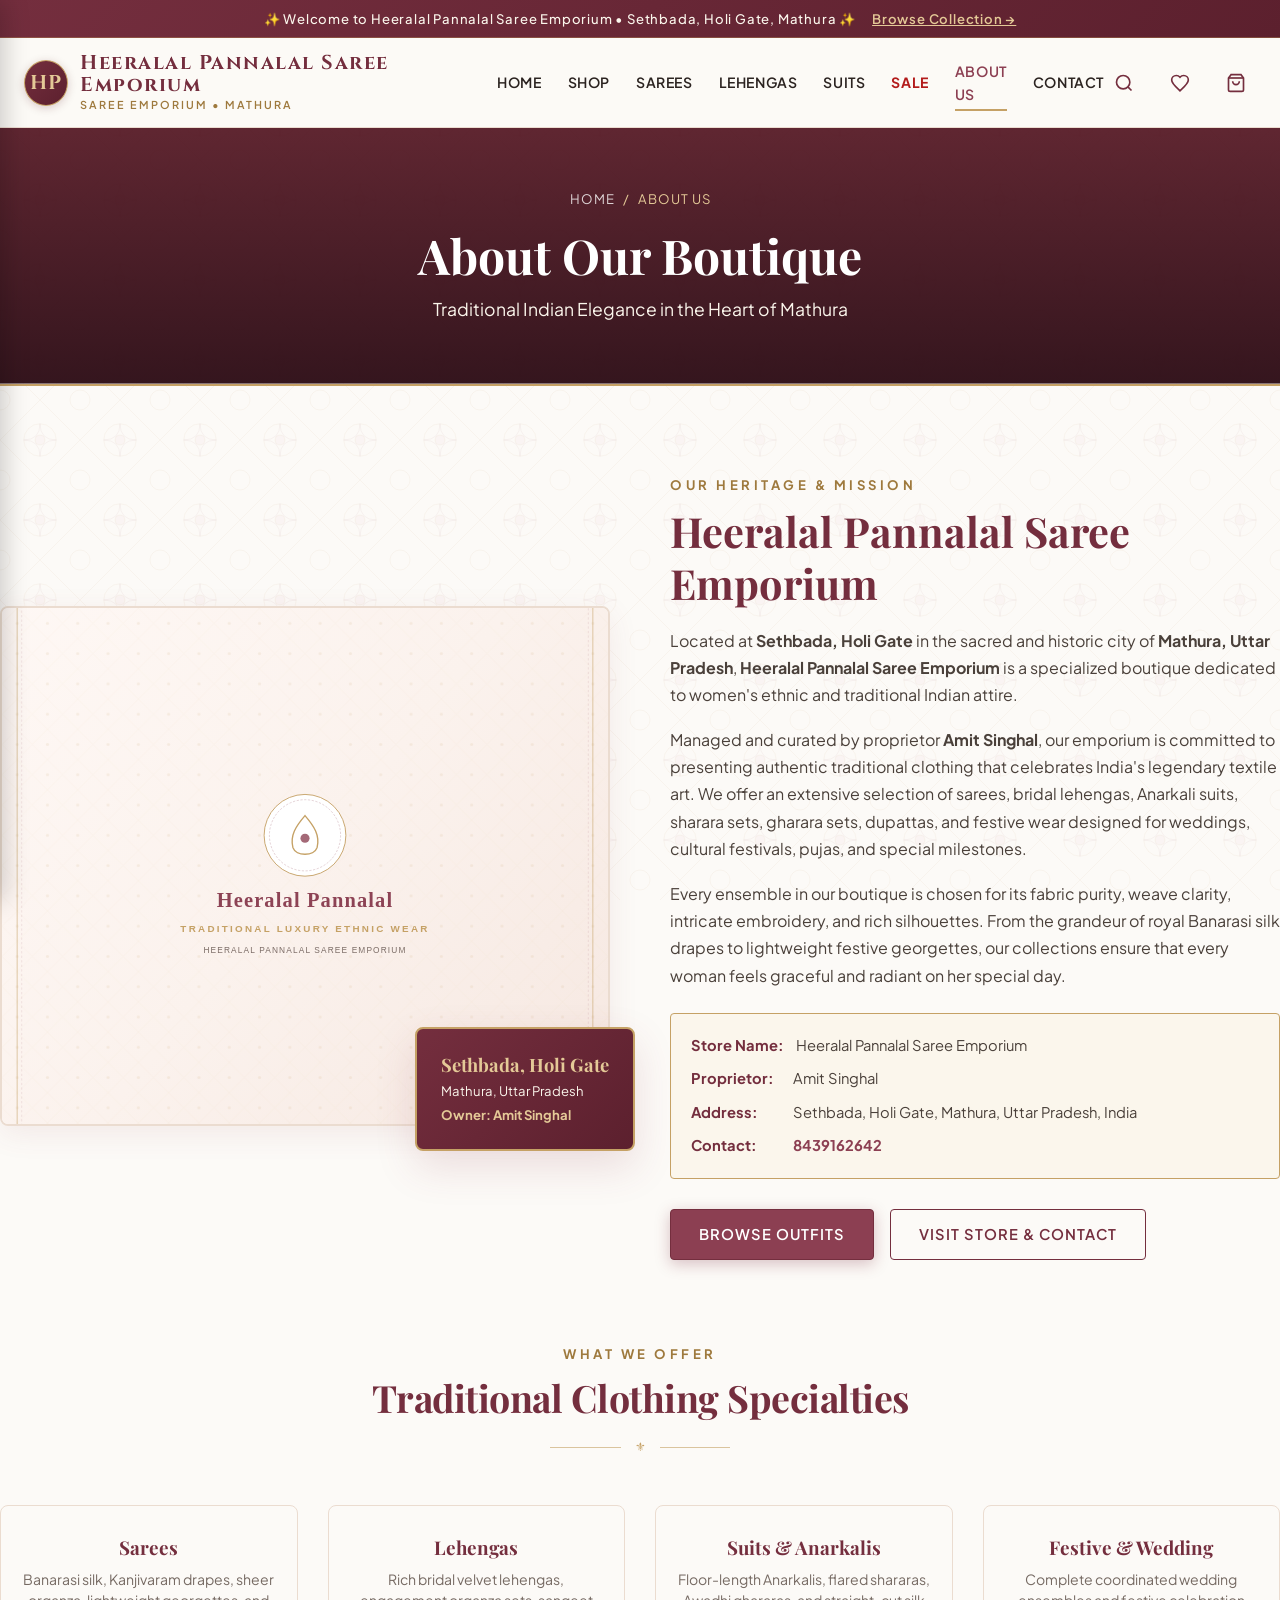
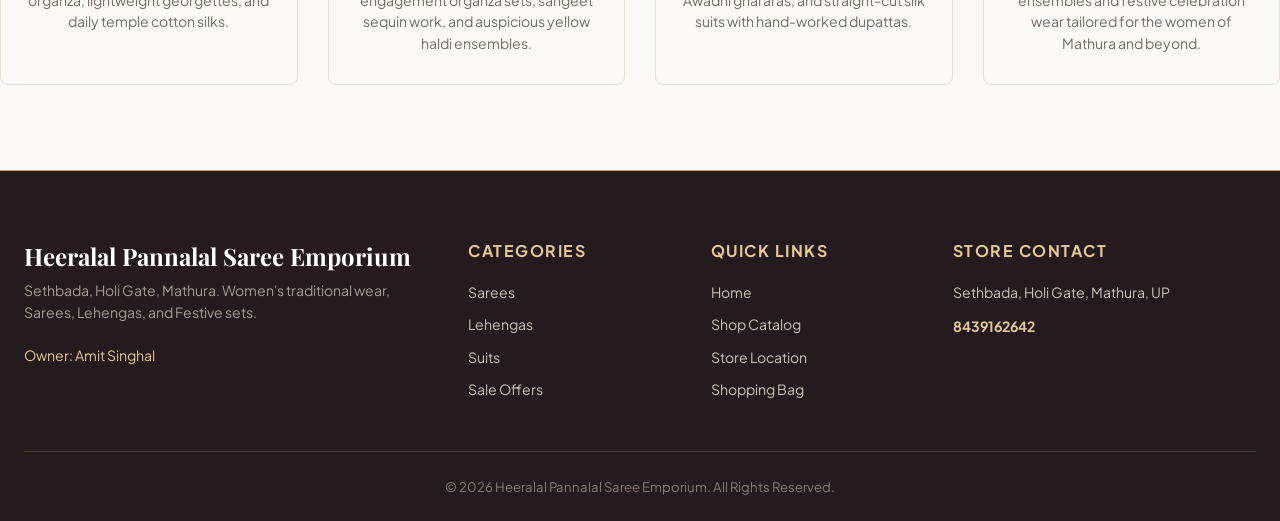
==== about.html @ f041e9a3 "Add Heeralal Pannalal website files" ====
<!DOCTYPE html>
<html lang="en">
<head>
    <meta charset="UTF-8">
    <meta name="viewport" content="width=device-width, initial-scale=1.0">
    <title>About Us | Heeralal Pannalal Saree Emporium Mathura</title>
    <meta name="description" content="Learn about Heeralal Pannalal Saree Emporium in Mathura, Sethbada, Holi Gate. Owned by Amit Singhal. Women's traditional wear, Sarees, Lehengas, and Festive Suits.">
    <meta name="keywords" content="About Heeralal Pannalal Saree Emporium, Saree shop in Mathura, Amit Singhal Mathura, Ethnic wear Sethbada Holi Gate">
    <link rel="stylesheet" href="css/style.css">
    <link rel="icon" type="image/svg+xml" href="images/logo.svg">
</head>
<body>

    <!-- Announcement Bar -->
    <div class="announcement-bar">
        <span>✨ Welcome to Heeralal Pannalal Saree Emporium • Sethbada, Holi Gate, Mathura ✨</span>
        <a href="shop.html">Browse Collection →</a>
    </div>

    <!-- Navigation Bar -->
    <header class="header-main">
        <div class="nav-container">
            <a href="index.html" class="brand-logo-link">
                <div class="brand-emblem"><span>HP</span></div>
                <div class="brand-text-block">
                    <span class="brand-name" data-shop-name>Heeralal Pannalal</span>
                    <span class="brand-tagline">Saree Emporium • Mathura</span>
                </div>
            </a>

            <nav class="nav-menu">
                <a href="index.html" class="nav-link">Home</a>
                <a href="shop.html" class="nav-link">Shop</a>
                <a href="sarees.html" class="nav-link">Sarees</a>
                <a href="lehengas.html" class="nav-link">Lehengas</a>
                <a href="suits.html" class="nav-link">Suits</a>
                <a href="sale.html" class="nav-link nav-sale">Sale</a>
                <a href="about.html" class="nav-link active">About Us</a>
                <a href="contact.html" class="nav-link">Contact</a>
            </nav>

            <div class="nav-actions">
                <button class="nav-action-btn search-trigger-btn" aria-label="Search"><svg viewBox="0 0 24 24" width="20" height="20" fill="none" stroke="currentColor" stroke-width="2"><circle cx="11" cy="11" r="8"/><line x1="21" y1="21" x2="16.65" y2="16.65"/></svg></button>
                <a href="shop.html?filter=wishlist" class="nav-action-btn" aria-label="Wishlist"><svg viewBox="0 0 24 24" width="20" height="20" fill="none" stroke="currentColor" stroke-width="2"><path d="M12 21.35l-1.45-1.32C5.4 15.36 2 12.28 2 8.5 2 5.42 4.42 3 7.5 3c1.74 0 3.41.81 4.5 2.09C13.09 3.81 14.76 3 16.5 3 19.58 3 22 5.42 22 8.5c0 3.78-3.4 6.86-8.55 11.54L12 21.35z"/></svg><span class="action-badge wishlist-count-badge" style="display:none;">0</span></a>
                <a href="cart.html" class="nav-action-btn" aria-label="Cart"><svg viewBox="0 0 24 24" width="20" height="20" fill="none" stroke="currentColor" stroke-width="2"><path d="M6 2L3 6v14a2 2 0 0 0 2 2h14a2 2 0 0 0 2-2V6l-3-4z"/><line x1="3" y1="6" x2="21" y2="6"/><path d="M16 10a4 4 0 0 1-8 0"/></svg><span class="action-badge cart-count-badge" style="display:none;">0</span></a>
                <button class="hamburger-btn" aria-label="Menu"><span></span><span></span><span></span></button>
            </div>
        </div>
    </header>

    <!-- Mobile Drawer -->
    <div class="mobile-backdrop"></div>
    <div class="mobile-drawer">
        <div class="mobile-drawer-header">
            <span class="brand-name">Heeralal Pannalal</span>
            <button class="mobile-drawer-close">&times;</button>
        </div>
        <div class="mobile-nav-list">
            <a href="index.html" class="mobile-nav-link">Home <span>→</span></a>
            <a href="shop.html" class="mobile-nav-link">Shop All <span>→</span></a>
            <a href="sarees.html" class="mobile-nav-link">Sarees <span>→</span></a>
            <a href="lehengas.html" class="mobile-nav-link">Lehengas <span>→</span></a>
            <a href="suits.html" class="mobile-nav-link">Suits <span>→</span></a>
            <a href="sale.html" class="mobile-nav-link" style="color:#b31b1b; font-weight:700;">Sale <span>→</span></a>
            <a href="about.html" class="mobile-nav-link active">About <span>→</span></a>
            <a href="contact.html" class="mobile-nav-link">Contact <span>→</span></a>
        </div>
    </div>

    <!-- Header Banner -->
    <div class="catalog-page-header">
        <div class="container">
            <div class="breadcrumbs">
                <a href="index.html">Home</a> <span>/</span> <span>About Us</span>
            </div>
            <h1>About Our Boutique</h1>
            <p>Traditional Indian Elegance in the Heart of Mathura</p>
        </div>
    </div>

    <!-- Main About Content -->
    <main class="container section-padding">
        <div class="about-grid">
            <div class="about-images-composition">
                <img 
                    src="https://images.unsplash.com/photo-1576995853123-5a10305d93c0?auto=format&fit=crop&w=800&q=80" 
                    alt="Traditional Saree Craftsmanship" 
                    class="about-img-main"
                    onerror="this.src='images/placeholder.svg';"
                >
                <div class="about-badge-card">
                    <h4>Sethbada, Holi Gate</h4>
                    <p>Mathura, Uttar Pradesh</p>
                    <p style="margin-top:6px; font-weight:700; color:var(--gold-light);">Owner: Amit Singhal</p>
                </div>
            </div>

            <div class="about-content-block">
                <span class="section-pretitle">Our Heritage & Mission</span>
                <h2>Heeralal Pannalal Saree Emporium</h2>
                <p>
                    Located at <strong>Sethbada, Holi Gate</strong> in the sacred and historic city of <strong>Mathura, Uttar Pradesh</strong>, <strong>Heeralal Pannalal Saree Emporium</strong> is a specialized boutique dedicated to women's ethnic and traditional Indian attire.
                </p>
                <p>
                    Managed and curated by proprietor <strong>Amit Singhal</strong>, our emporium is committed to presenting authentic traditional clothing that celebrates India's legendary textile art. We offer an extensive selection of sarees, bridal lehengas, Anarkali suits, sharara sets, gharara sets, dupattas, and festive wear designed for weddings, cultural festivals, pujas, and special milestones.
                </p>
                <p>
                    Every ensemble in our boutique is chosen for its fabric purity, weave clarity, intricate embroidery, and rich silhouettes. From the grandeur of royal Banarasi silk drapes to lightweight festive georgettes, our collections ensure that every woman feels graceful and radiant on her special day.
                </p>

                <div class="about-details-card">
                    <div class="about-detail-row">
                        <span class="about-detail-label">Store Name:</span>
                        <span>Heeralal Pannalal Saree Emporium</span>
                    </div>
                    <div class="about-detail-row">
                        <span class="about-detail-label">Proprietor:</span>
                        <span>Amit Singhal</span>
                    </div>
                    <div class="about-detail-row">
                        <span class="about-detail-label">Address:</span>
                        <span>Sethbada, Holi Gate, Mathura, Uttar Pradesh, India</span>
                    </div>
                    <div class="about-detail-row">
                        <span class="about-detail-label">Contact:</span>
                        <span><a href="tel:8439162642" style="font-weight:700; color:var(--maroon-rich);">8439162642</a></span>
                    </div>
                </div>

                <div style="display:flex; gap:16px; flex-wrap:wrap;">
                    <a href="shop.html" class="btn btn-primary">Browse Outfits</a>
                    <a href="contact.html" class="btn btn-outline">Visit Store & Contact</a>
                </div>
            </div>
        </div>

        <!-- Specialization Pillars -->
        <div style="margin-top: 80px;">
            <div class="section-header">
                <span class="section-pretitle">What We Offer</span>
                <h2 class="section-title">Traditional Clothing Specialties</h2>
                <div class="ornament-divider"><span>⚜</span></div>
            </div>

            <div class="features-grid">
                <div class="feature-box">
                    <h3 class="feature-title">Sarees</h3>
                    <p class="feature-desc">Banarasi silk, Kanjivaram drapes, sheer organza, lightweight georgettes, and daily temple cotton silks.</p>
                </div>
                <div class="feature-box">
                    <h3 class="feature-title">Lehengas</h3>
                    <p class="feature-desc">Rich bridal velvet lehengas, engagement organza sets, sangeet sequin work, and auspicious yellow haldi ensembles.</p>
                </div>
                <div class="feature-box">
                    <h3 class="feature-title">Suits & Anarkalis</h3>
                    <p class="feature-desc">Floor-length Anarkalis, flared shararas, Awadhi ghararas, and straight-cut silk suits with hand-worked dupattas.</p>
                </div>
                <div class="feature-box">
                    <h3 class="feature-title">Festive & Wedding</h3>
                    <p class="feature-desc">Complete coordinated wedding ensembles and festive celebration wear tailored for the women of Mathura and beyond.</p>
                </div>
            </div>
        </div>
    </main>

    <!-- Footer -->
    <footer class="site-footer">
        <div class="container">
            <div class="footer-grid">
                <div class="footer-brand">
                    <h3 data-shop-name>Heeralal Pannalal Saree Emporium</h3>
                    <p>Sethbada, Holi Gate, Mathura. Women's traditional wear, Sarees, Lehengas, and Festive sets.</p>
                    <p style="color:var(--gold-light);">Owner: Amit Singhal</p>
                </div>
                <div class="footer-col">
                    <h4>Categories</h4>
                    <div class="footer-links">
                        <a href="sarees.html">Sarees</a>
                        <a href="lehengas.html">Lehengas</a>
                        <a href="suits.html">Suits</a>
                        <a href="sale.html">Sale Offers</a>
                    </div>
                </div>
                <div class="footer-col">
                    <h4>Quick Links</h4>
                    <div class="footer-links">
                        <a href="index.html">Home</a>
                        <a href="shop.html">Shop Catalog</a>
                        <a href="contact.html">Store Location</a>
                        <a href="cart.html">Shopping Bag</a>
                    </div>
                </div>
                <div class="footer-col">
                    <h4>Store Contact</h4>
                    <div class="footer-contact-item"><span>Sethbada, Holi Gate, Mathura, UP</span></div>
                    <div class="footer-contact-item"><a href="tel:8439162642" style="color:var(--gold-light); font-weight:700;">8439162642</a></div>
                </div>
            </div>
            <div class="footer-bottom"><p>© 2026 Heeralal Pannalal Saree Emporium. All Rights Reserved.</p></div>
        </div>
    </footer>

    <!-- Scripts -->
    <script src="js/products.js"></script>
    <script src="js/cart.js"></script>
    <script src="js/script.js"></script>
</body>
</html>
---- css/style.css ----
/**
 * ====================================================================
 * HEERALAL PANNALAL SAREE EMPORIUM — MASTER STYLESHEET
 * Luxury Indian Ethnic Fashion Boutique • Mathura
 * ====================================================================
 */

@import url('https://fonts.googleapis.com/css2?family=Cinzel:wght@500;600;700;800&family=Playfair+Display:ital,wght@0,400;0,600;0,700;1,400&family=Plus+Jakarta+Sans:wght@300;400;500;600;700&display=swap');

/* ====================================================================
 * 1. CSS VARIABLES & THEME TOKENS (LUXURY INDIAN PASTEL PALETTE)
 * ==================================================================== */
:root {
    /* Soft Antique Rose & Rosewood (Feminine Luxury Accent) */
    --rosewood-deep: #742e3e;
    --rosewood-rich: #8c3f52;
    --rosewood-light: #a65367;
    --rosewood-soft: #f4dce2;

    /* Champagne & Antique Soft Gold */
    --gold-primary: #c5a165;
    --gold-light: #e4c997;
    --gold-dark: #9e793d;
    --gold-pale: #fbf6ec;
    --gold-gradient: linear-gradient(135deg, #d4af37 0%, #faecd5 50%, #ae843c 100%);
    --gold-shimmer: linear-gradient(90deg, #c5a165 0%, #faecd5 50%, #c5a165 100%);

    /* Pastel Canvas & Surfaces */
    --cream-bg: #fcfaf7;
    --cream-surface: #ffffff;
    --cream-accent: #f7f1e8;
    --cream-card: #faf5ed;
    
    /* Dedicated Pastel Accents */
    --pastel-blush: #fdf2f4;
    --pastel-peach: #fef4eb;
    --pastel-sage: #edf3ec;
    --pastel-sky: #edf4f7;
    --pastel-lilac: #f6f0f8;

    /* Velvet Charcoal / Espresso Typography */
    --text-dark: #2b2320;
    --text-body: #4a403a;
    --text-muted: #766a63;
    --text-light: #a2958d;

    /* Pearl & Soft Gold Borders */
    --border-subtle: #ebdcd0;
    --border-strong: #c5a165;

    /* Palette Aliases for seamless component compatibility */
    --maroon-deep: var(--rosewood-deep);
    --maroon-rich: var(--rosewood-rich);
    --maroon-light: var(--rosewood-light);
    --maroon-muted: #642634;

    --font-heading: 'Playfair Display', Georgia, serif;
    --font-royal: 'Cinzel', 'Playfair Display', serif;
    --font-sans: 'Plus Jakarta Sans', -apple-system, BlinkMacSystemFont, "Segoe UI", Roboto, sans-serif;

    --shadow-soft: 0 4px 20px rgba(140, 63, 82, 0.05);
    --shadow-medium: 0 8px 30px rgba(140, 63, 82, 0.09);
    --shadow-hover: 0 16px 40px rgba(140, 63, 82, 0.15);
    --shadow-gold: 0 6px 25px rgba(197, 161, 101, 0.25);

    --radius-sm: 4px;
    --radius-md: 8px;
    --radius-lg: 14px;
    --radius-pill: 50px;

    --transition: all 0.3s cubic-bezier(0.25, 1, 0.5, 1);
}

/* ====================================================================
 * 2. RESET & BASE ELEMENTS
 * ==================================================================== */
*, *::before, *::after {
    box-sizing: border-box;
    margin: 0;
    padding: 0;
}

html {
    scroll-behavior: smooth;
    font-size: 16px;
    -webkit-text-size-adjust: 100%;
}

body {
    background-color: var(--cream-bg);
    color: var(--text-body);
    font-family: var(--font-sans);
    line-height: 1.6;
    overflow-x: hidden;
    position: relative;
    background-image: url('../images/pattern.svg');
    background-repeat: repeat;
    background-size: 80px 80px;
    background-attachment: fixed;
}

img {
    max-width: 100%;
    height: auto;
    display: block;
}

a {
    color: inherit;
    text-decoration: none;
    transition: var(--transition);
}

ul {
    list-style: none;
}

button, input, select, textarea {
    font-family: inherit;
    font-size: inherit;
    border: none;
    outline: none;
    background: none;
}

button {
    cursor: pointer;
}

.container {
    width: 100%;
    max-width: 1280px;
    margin: 0 auto;
    padding: 0 24px;
}

.container-wide {
    width: 100%;
    max-width: 1440px;
    margin: 0 auto;
    padding: 0 24px;
}

/* ====================================================================
 * 3. TYPOGRAPHY & ORNAMENTS
 * ==================================================================== */
h1, h2, h3, h4, h5, h6 {
    font-family: var(--font-heading);
    color: var(--maroon-deep);
    font-weight: 700;
    line-height: 1.25;
}

.section-header {
    text-align: center;
    max-width: 760px;
    margin: 0 auto 48px;
    position: relative;
}

.section-pretitle {
    display: inline-block;
    font-family: var(--font-sans);
    font-size: 0.82rem;
    font-weight: 700;
    text-transform: uppercase;
    letter-spacing: 3.5px;
    color: var(--gold-dark);
    margin-bottom: 10px;
    position: relative;
}

.section-title {
    font-size: 2.35rem;
    color: var(--maroon-deep);
    letter-spacing: -0.5px;
    margin-bottom: 12px;
}

.section-subtitle {
    font-size: 1.05rem;
    color: var(--text-muted);
    font-weight: 400;
}

/* Indian Motif Divider */
.ornament-divider {
    display: flex;
    align-items: center;
    justify-content: center;
    gap: 14px;
    margin: 16px auto 0;
    width: 180px;
}

.ornament-divider::before,
.ornament-divider::after {
    content: '';
    height: 1px;
    flex: 1;
    background: var(--gold-primary);
    opacity: 0.6;
}

.ornament-divider span {
    color: var(--gold-primary);
    font-size: 12px;
}

/* ====================================================================
 * 4. BUTTONS & UI CONTROLS
 * ==================================================================== */
.btn {
    display: inline-flex;
    align-items: center;
    justify-content: center;
    gap: 10px;
    padding: 13px 28px;
    font-size: 0.92rem;
    font-weight: 600;
    letter-spacing: 1px;
    text-transform: uppercase;
    border-radius: var(--radius-sm);
    transition: var(--transition);
    cursor: pointer;
    text-align: center;
}

.btn-primary {
    background: var(--maroon-rich);
    color: #ffffff;
    border: 1px solid var(--maroon-deep);
    box-shadow: 0 4px 15px rgba(107, 20, 38, 0.25);
}

.btn-primary:hover {
    background: linear-gradient(135deg, #742e3e 0%, #5c202e 100%);
    color: var(--gold-light);
    transform: translateY(-2px);
    box-shadow: 0 6px 20px rgba(107, 20, 38, 0.35);
}

.btn-gold {
    background: var(--gold-primary);
    color: #ffffff;
    border: 1px solid var(--gold-dark);
}

.btn-gold:hover {
    background: var(--gold-dark);
    transform: translateY(-2px);
    box-shadow: var(--shadow-gold);
}

.btn-outline {
    background: transparent;
    color: var(--maroon-deep);
    border: 1.5px solid var(--maroon-deep);
}

.btn-outline:hover {
    background: linear-gradient(135deg, #742e3e 0%, #5c202e 100%);
    color: #ffffff;
}

.btn-outline-gold {
    background: transparent;
    color: var(--gold-dark);
    border: 1.5px solid var(--gold-primary);
}

.btn-outline-gold:hover {
    background: var(--gold-primary);
    color: #ffffff;
}

.btn-white {
    background: #ffffff;
    color: var(--maroon-deep);
    border: 1px solid #ffffff;
    box-shadow: 0 4px 15px rgba(0,0,0,0.1);
}

.btn-white:hover {
    background: var(--gold-pale);
    color: var(--maroon-deep);
    border-color: var(--gold-primary);
    transform: translateY(-2px);
}

.btn-sm {
    padding: 8px 18px;
    font-size: 0.82rem;
}

.btn-block {
    width: 100%;
}

/* ====================================================================
 * 5. TOP ANNOUNCEMENT BAR & NAVIGATION
 * ==================================================================== */
.announcement-bar {
    background: linear-gradient(135deg, #742e3e 0%, #5c202e 100%);
    color: var(--gold-pale);
    font-size: 0.82rem;
    font-weight: 500;
    letter-spacing: 0.8px;
    padding: 8px 16px;
    text-align: center;
    border-bottom: 1px solid rgba(194, 153, 83, 0.35);
    display: flex;
    justify-content: center;
    align-items: center;
    gap: 16px;
}

.announcement-bar a {
    color: var(--gold-light);
    font-weight: 600;
    text-decoration: underline;
}

.header-main {
    position: sticky;
    top: 0;
    z-index: 1000;
    background: rgba(252, 250, 246, 0.95);
    backdrop-filter: blur(12px);
    -webkit-backdrop-filter: blur(12px);
    border-bottom: 1px solid var(--border-subtle);
    transition: var(--transition);
}

.header-main.scrolled {
    background: rgba(255, 255, 255, 0.98);
    box-shadow: 0 4px 20px rgba(74, 9, 22, 0.08);
    border-bottom-color: rgba(194, 153, 83, 0.4);
}

.nav-container {
    display: flex;
    align-items: center;
    justify-content: space-between;
    padding: 14px 24px;
    max-width: 1440px;
    margin: 0 auto;
}

/* Brand Logo */
.brand-logo-link {
    display: flex;
    align-items: center;
    gap: 12px;
}

.brand-emblem {
    width: 46px;
    height: 46px;
    background: linear-gradient(135deg, #742e3e 0%, #5c202e 100%);
    border: 1.5px solid var(--gold-primary);
    border-radius: 50%;
    display: flex;
    align-items: center;
    justify-content: center;
    box-shadow: 0 2px 10px rgba(74, 9, 22, 0.2);
}

.brand-emblem span {
    font-family: var(--font-royal);
    color: var(--gold-light);
    font-weight: 700;
    font-size: 1.25rem;
    letter-spacing: 1px;
}

.brand-text-block {
    display: flex;
    flex-direction: column;
}

.brand-name {
    font-family: var(--font-royal);
    font-size: 1.25rem;
    font-weight: 700;
    color: var(--maroon-deep);
    letter-spacing: 1.5px;
    line-height: 1.1;
}

.brand-tagline {
    font-size: 0.68rem;
    font-weight: 600;
    color: var(--gold-dark);
    letter-spacing: 2px;
    text-transform: uppercase;
}

/* Nav Menu */
.nav-menu {
    display: flex;
    align-items: center;
    gap: 26px;
}

.nav-link {
    font-size: 0.88rem;
    font-weight: 600;
    color: var(--text-dark);
    letter-spacing: 0.6px;
    text-transform: uppercase;
    position: relative;
    padding: 6px 0;
}

.nav-link::after {
    content: '';
    position: absolute;
    bottom: 0;
    left: 0;
    width: 0%;
    height: 2px;
    background: var(--gold-primary);
    transition: var(--transition);
}

.nav-link:hover, .nav-link.active {
    color: var(--maroon-rich);
}

.nav-link:hover::after, .nav-link.active::after {
    width: 100%;
}

.nav-link.nav-sale {
    color: #b31b1b;
    font-weight: 700;
}

/* Nav Actions (Search, Wishlist, Cart) */
.nav-actions {
    display: flex;
    align-items: center;
    gap: 16px;
}

.nav-action-btn {
    position: relative;
    width: 40px;
    height: 40px;
    border-radius: 50%;
    display: flex;
    align-items: center;
    justify-content: center;
    color: var(--maroon-deep);
    transition: var(--transition);
}

.nav-action-btn:hover {
    background: var(--cream-accent);
    color: var(--maroon-rich);
    transform: translateY(-2px);
}

.action-badge {
    position: absolute;
    top: 2px;
    right: 2px;
    background: var(--maroon-rich);
    color: #ffffff;
    font-size: 0.65rem;
    font-weight: 700;
    min-width: 18px;
    height: 18px;
    border-radius: 50%;
    display: inline-flex;
    align-items: center;
    justify-content: center;
    border: 2px solid #ffffff;
}

/* Hamburger toggle */
.hamburger-btn {
    display: none;
    width: 40px;
    height: 40px;
    flex-direction: column;
    justify-content: center;
    align-items: center;
    gap: 5px;
    color: var(--maroon-deep);
}

.hamburger-btn span {
    width: 22px;
    height: 2px;
    background: linear-gradient(135deg, #742e3e 0%, #5c202e 100%);
    border-radius: 2px;
    transition: var(--transition);
}

/* ====================================================================
 * 6. MOBILE DRAWER NAVIGATION
 * ==================================================================== */
.mobile-backdrop {
    position: fixed;
    inset: 0;
    background: rgba(42, 32, 27, 0.6);
    backdrop-filter: blur(4px);
    z-index: 1999;
    opacity: 0;
    visibility: hidden;
    transition: var(--transition);
}

.mobile-backdrop.open {
    opacity: 1;
    visibility: visible;
}

.mobile-drawer {
    position: fixed;
    top: 0;
    left: 0;
    bottom: 0;
    width: 82%;
    max-width: 340px;
    background: var(--cream-surface);
    z-index: 2000;
    transform: translateX(-100%);
    transition: transform 0.35s cubic-bezier(0.2, 0.9, 0.3, 1);
    box-shadow: 4px 0 25px rgba(0,0,0,0.2);
    display: flex;
    flex-direction: column;
    overflow-y: auto;
}

.mobile-drawer.open {
    transform: translateX(0);
}

.mobile-drawer-header {
    display: flex;
    align-items: center;
    justify-content: space-between;
    padding: 20px;
    border-bottom: 1px solid var(--border-subtle);
    background: var(--gold-pale);
}

.mobile-drawer-close {
    font-size: 1.8rem;
    color: var(--maroon-deep);
    line-height: 1;
}

.mobile-nav-list {
    padding: 20px 0;
    display: flex;
    flex-direction: column;
}

.mobile-nav-link {
    padding: 14px 24px;
    font-size: 1rem;
    font-weight: 600;
    color: var(--text-dark);
    border-bottom: 1px solid rgba(238, 223, 203, 0.4);
    display: flex;
    align-items: center;
    justify-content: space-between;
}

.mobile-nav-link:hover, .mobile-nav-link.active {
    background: var(--cream-accent);
    color: var(--maroon-rich);
    padding-left: 28px;
}

.mobile-drawer-footer {
    margin-top: auto;
    padding: 24px;
    background: var(--cream-bg);
    border-top: 1px solid var(--border-subtle);
}

.mobile-contact-block {
    font-size: 0.85rem;
    color: var(--text-muted);
}

.mobile-contact-block p {
    margin-bottom: 6px;
}

/* ====================================================================
 * 7. HERO SECTION
 * ==================================================================== */
.hero-section {
    position: relative;
    min-height: 85vh;
    display: flex;
    align-items: center;
    background-color: var(--maroon-deep);
    color: #ffffff;
    overflow: hidden;
    padding: 60px 0;
}

.hero-background-img {
    position: absolute;
    inset: 0;
    width: 100%;
    height: 100%;
    object-fit: cover;
    object-position: center 20%;
    filter: brightness(0.42);
    transform: scale(1.02);
    transition: transform 8s ease;
}

.hero-section:hover .hero-background-img {
    transform: scale(1.05);
}

.hero-overlay-gradient {
    position: absolute;
    inset: 0;
    background: linear-gradient(90deg, rgba(65, 23, 33, 0.80) 0%, rgba(65, 23, 33, 0.52) 50%, rgba(0, 0, 0, 0.4) 100%);
}

.hero-content {
    position: relative;
    z-index: 2;
    max-width: 680px;
    padding-left: 10px;
}

.hero-tag {
    display: inline-flex;
    align-items: center;
    gap: 8px;
    padding: 6px 16px;
    background: rgba(194, 153, 83, 0.25);
    border: 1px solid var(--gold-primary);
    border-radius: var(--radius-pill);
    color: var(--gold-light);
    font-size: 0.82rem;
    font-weight: 600;
    letter-spacing: 2px;
    text-transform: uppercase;
    margin-bottom: 24px;
    backdrop-filter: blur(4px);
}

.hero-title {
    font-size: 3.8rem;
    line-height: 1.1;
    color: #ffffff;
    font-family: var(--font-heading);
    margin-bottom: 20px;
    text-shadow: 0 4px 20px rgba(0,0,0,0.5);
}

.hero-title span {
    color: var(--gold-light);
    font-style: italic;
    font-family: var(--font-heading);
}

.hero-subtitle {
    font-size: 1.25rem;
    line-height: 1.5;
    color: #f0e6dc;
    margin-bottom: 34px;
    font-weight: 300;
}

.hero-btn-group {
    display: flex;
    flex-wrap: wrap;
    gap: 16px;
    margin-bottom: 40px;
}

.hero-highlights-strip {
    display: flex;
    gap: 24px;
    border-top: 1px solid rgba(245, 238, 228, 0.2);
    padding-top: 20px;
}

.hero-highlight-item {
    font-size: 0.82rem;
    letter-spacing: 0.5px;
    color: var(--gold-pale);
    display: flex;
    align-items: center;
    gap: 8px;
}

/* ====================================================================
 * 8. CATEGORY SHOWCASE CARDS
 * ==================================================================== */
.section-padding {
    padding: 85px 0;
}

.category-grid {
    display: grid;
    grid-template-columns: repeat(4, 1fr);
    gap: 24px;
}

.category-card {
    position: relative;
    border-radius: var(--radius-md);
    overflow: hidden;
    height: 440px;
    background: var(--cream-card);
    border: 1px solid var(--border-subtle);
    box-shadow: var(--shadow-soft);
    transition: var(--transition);
    display: flex;
    flex-direction: column;
    justify-content: flex-end;
    padding: 28px 22px;
}

.category-card:hover {
    transform: translateY(-6px);
    box-shadow: var(--shadow-hover);
    border-color: var(--gold-primary);
}

.category-card-img {
    position: absolute;
    inset: 0;
    width: 100%;
    height: 100%;
    object-fit: cover;
    transition: transform 0.7s cubic-bezier(0.25, 1, 0.5, 1);
}

.category-card:hover .category-card-img {
    transform: scale(1.08);
}

.category-card-overlay {
    position: absolute;
    inset: 0;
    background: linear-gradient(180deg, rgba(0,0,0,0.05) 0%, rgba(42, 9, 18, 0.45) 50%, rgba(65, 23, 33, 0.88) 100%);
    transition: var(--transition);
}

.category-card:hover .category-card-overlay {
    background: linear-gradient(180deg, rgba(0,0,0,0.05) 0%, rgba(42, 9, 18, 0.55) 45%, rgba(65, 23, 33, 0.92) 100%);
}

.category-card-content {
    position: relative;
    z-index: 2;
    color: #ffffff;
}

.category-card-tag {
    font-size: 0.72rem;
    font-weight: 600;
    text-transform: uppercase;
    letter-spacing: 2px;
    color: var(--gold-light);
    margin-bottom: 6px;
    display: block;
}

.category-card-title {
    font-size: 1.65rem;
    color: #ffffff;
    margin-bottom: 6px;
}

.category-card-desc {
    font-size: 0.85rem;
    color: #eddcd0;
    margin-bottom: 16px;
    line-height: 1.4;
}

.category-card-btn {
    display: inline-flex;
    align-items: center;
    gap: 8px;
    color: var(--gold-light);
    font-size: 0.85rem;
    font-weight: 600;
    letter-spacing: 1px;
    text-transform: uppercase;
    border-bottom: 1px solid var(--gold-primary);
    padding-bottom: 3px;
    transition: var(--transition);
}

.category-card:hover .category-card-btn {
    color: #ffffff;
    gap: 12px;
}

/* ====================================================================
 * 9. PRODUCT CARDS & PRODUCT GRID
 * ==================================================================== */
.product-grid {
    display: grid;
    grid-template-columns: repeat(4, 1fr);
    gap: 28px 24px;
}

.product-card {
    background: var(--cream-surface);
    border-radius: var(--radius-sm);
    overflow: hidden;
    border: 1px solid var(--border-subtle);
    box-shadow: var(--shadow-soft);
    transition: var(--transition);
    display: flex;
    flex-direction: column;
    position: relative;
}

.product-card:hover {
    transform: translateY(-5px);
    box-shadow: var(--shadow-hover);
    border-color: rgba(194, 153, 83, 0.6);
}

.product-card-image-wrap {
    position: relative;
    width: 100%;
    padding-top: 133%; /* 3:4 aspect ratio */
    overflow: hidden;
    background-color: var(--cream-accent);
}

.product-img-link {
    position: absolute;
    inset: 0;
}

.product-image {
    position: absolute;
    inset: 0;
    width: 100%;
    height: 100%;
    object-fit: cover;
    transition: transform 0.6s cubic-bezier(0.2, 0.9, 0.3, 1);
}

.product-card:hover .product-image {
    transform: scale(1.06);
}

/* Badges */
.product-badges {
    position: absolute;
    top: 12px;
    left: 12px;
    display: flex;
    flex-direction: column;
    gap: 6px;
    z-index: 3;
}

.badge {
    display: inline-block;
    padding: 4px 9px;
    font-size: 0.70rem;
    font-weight: 700;
    letter-spacing: 0.8px;
    text-transform: uppercase;
    border-radius: var(--radius-sm);
}

.badge-sale {
    background: #b31b1b;
    color: #ffffff;
    box-shadow: 0 2px 8px rgba(179, 27, 27, 0.3);
}

.badge-new {
    background: linear-gradient(135deg, #742e3e 0%, #5c202e 100%);
    color: var(--gold-pale);
    border: 1px solid var(--gold-primary);
}

.badge-featured {
    background: var(--gold-primary);
    color: #ffffff;
}

/* Floating Actions */
.product-card-actions {
    position: absolute;
    top: 12px;
    right: 12px;
    display: flex;
    flex-direction: column;
    gap: 8px;
    z-index: 3;
}

.action-btn {
    width: 36px;
    height: 36px;
    border-radius: 50%;
    background: rgba(255, 255, 255, 0.92);
    backdrop-filter: blur(4px);
    color: var(--text-dark);
    display: flex;
    align-items: center;
    justify-content: center;
    box-shadow: 0 2px 8px rgba(0,0,0,0.12);
    transition: var(--transition);
}

.action-btn:hover {
    background: var(--maroon-rich);
    color: #ffffff;
    transform: scale(1.1);
}

.action-btn.active {
    background: #b31b1b;
    color: #ffffff;
}

/* Slide up Quick Add button */
.quick-add-btn {
    position: absolute;
    bottom: 0;
    left: 0;
    right: 0;
    background: var(--maroon-rich);
    color: #ffffff;
    font-size: 0.82rem;
    font-weight: 600;
    letter-spacing: 0.8px;
    text-transform: uppercase;
    padding: 11px;
    display: flex;
    align-items: center;
    justify-content: center;
    gap: 8px;
    transform: translateY(100%);
    transition: transform 0.3s ease;
    z-index: 3;
    border-top: 1px solid var(--gold-primary);
}

.quick-add-btn:hover {
    background: linear-gradient(135deg, #742e3e 0%, #5c202e 100%);
    color: var(--gold-light);
}

.product-card:hover .quick-add-btn {
    transform: translateY(0);
}

/* Product Info */
.product-info {
    padding: 16px;
    display: flex;
    flex-direction: column;
    flex: 1;
}

.product-meta {
    font-size: 0.75rem;
    text-transform: uppercase;
    letter-spacing: 1px;
    color: var(--gold-dark);
    font-weight: 600;
    margin-bottom: 6px;
}

.product-title {
    font-size: 1.05rem;
    font-weight: 600;
    margin-bottom: 8px;
    line-height: 1.35;
}

.product-title a {
    color: var(--maroon-deep);
}

.product-title a:hover {
    color: var(--gold-dark);
}

.product-price-row {
    display: flex;
    align-items: baseline;
    gap: 10px;
    margin-bottom: 10px;
    margin-top: auto;
}

.product-price {
    font-size: 1.15rem;
    font-weight: 700;
    color: var(--maroon-deep);
}

.product-original-price {
    font-size: 0.85rem;
    text-decoration: line-through;
    color: var(--text-light);
}

.product-save {
    font-size: 0.72rem;
    color: #046307;
    font-weight: 600;
}

.product-details-pills {
    display: flex;
    flex-wrap: wrap;
    gap: 6px;
    padding-top: 8px;
    border-top: 1px dashed var(--border-subtle);
}

.pill-tag {
    font-size: 0.70rem;
    padding: 2px 7px;
    background: var(--cream-accent);
    color: var(--text-muted);
    border-radius: var(--radius-sm);
}

/* ====================================================================
 * 10. PROMOTIONAL FESTIVE SALE BANNER
 * ==================================================================== */
.sale-banner-section {
    padding: 70px 0;
}

.sale-banner-card {
    position: relative;
    border-radius: var(--radius-lg);
    overflow: hidden;
    background: linear-gradient(135deg, #742e3e 0%, #5c202e 100%);
    border: 2px solid var(--gold-primary);
    box-shadow: 0 10px 40px rgba(74, 9, 22, 0.25);
    padding: 60px 50px;
    display: flex;
    align-items: center;
    justify-content: space-between;
    color: #ffffff;
}

.sale-banner-pattern {
    position: absolute;
    inset: 0;
    background-image: url('../images/pattern.svg');
    background-repeat: repeat;
    opacity: 0.18;
}

.sale-banner-content {
    position: relative;
    z-index: 2;
    max-width: 620px;
}

.sale-badge-pill {
    display: inline-block;
    padding: 6px 14px;
    background: #b31b1b;
    border: 1px solid var(--gold-primary);
    border-radius: var(--radius-pill);
    color: #ffffff;
    font-size: 0.80rem;
    font-weight: 700;
    letter-spacing: 2px;
    text-transform: uppercase;
    margin-bottom: 18px;
    animation: pulseGlow 2.5s infinite;
}

@keyframes pulseGlow {
    0%, 100% { box-shadow: 0 0 10px rgba(179, 27, 27, 0.6); }
    50% { box-shadow: 0 0 20px rgba(212, 175, 55, 0.8); }
}

.sale-banner-title {
    font-size: 3.2rem;
    color: #ffffff;
    line-height: 1.1;
    margin-bottom: 12px;
}

.sale-banner-title span {
    color: var(--gold-light);
}

.sale-banner-subtitle {
    font-size: 1.25rem;
    color: var(--gold-pale);
    margin-bottom: 16px;
    font-weight: 300;
}

.sale-banner-categories {
    font-size: 0.95rem;
    color: #eddcd0;
    margin-bottom: 28px;
    letter-spacing: 1px;
}

.sale-banner-visual {
    position: relative;
    z-index: 2;
    text-align: center;
    padding: 24px;
    border: 1.5px dashed var(--gold-primary);
    border-radius: var(--radius-md);
    background: rgba(42, 9, 18, 0.45);
    backdrop-filter: blur(6px);
}

.sale-huge-off {
    font-family: var(--font-royal);
    font-size: 4rem;
    font-weight: 800;
    color: var(--gold-light);
    line-height: 1;
}

.sale-off-label {
    font-size: 1rem;
    letter-spacing: 2px;
    text-transform: uppercase;
    color: #ffffff;
}

/* ====================================================================
 * 11. WHY SHOP WITH US
 * ==================================================================== */
.features-section {
    padding: 70px 0;
    background: var(--cream-surface);
    border-top: 1px solid var(--border-subtle);
    border-bottom: 1px solid var(--border-subtle);
}

.features-grid {
    display: grid;
    grid-template-columns: repeat(4, 1fr);
    gap: 30px;
}

.feature-box {
    text-align: center;
    padding: 30px 20px;
    border-radius: var(--radius-md);
    background: var(--cream-bg);
    border: 1px solid var(--border-subtle);
    transition: var(--transition);
}

.feature-box:hover {
    transform: translateY(-4px);
    border-color: var(--gold-primary);
    box-shadow: var(--shadow-medium);
}

.feature-icon-circle {
    width: 64px;
    height: 64px;
    margin: 0 auto 18px;
    background: var(--gold-pale);
    border: 1.5px solid var(--gold-primary);
    border-radius: 50%;
    display: flex;
    align-items: center;
    justify-content: center;
    color: var(--maroon-rich);
}

.feature-title {
    font-size: 1.18rem;
    margin-bottom: 10px;
    color: var(--maroon-deep);
}

.feature-desc {
    font-size: 0.88rem;
    color: var(--text-muted);
    line-height: 1.5;
}

/* ====================================================================
 * 12. ABOUT STORE SECTION
 * ==================================================================== */
.about-section {
    padding: 90px 0;
    position: relative;
}

.about-grid {
    display: grid;
    grid-template-columns: 1fr 1fr;
    gap: 60px;
    align-items: center;
}

.about-images-composition {
    position: relative;
}

.about-img-main {
    border-radius: var(--radius-md);
    box-shadow: var(--shadow-medium);
    border: 2px solid var(--border-subtle);
    width: 100%;
    height: 520px;
    object-fit: cover;
}

.about-badge-card {
    position: absolute;
    bottom: -25px;
    right: -25px;
    background: linear-gradient(135deg, #742e3e 0%, #5c202e 100%);
    color: #ffffff;
    border: 2px solid var(--gold-primary);
    padding: 24px;
    border-radius: var(--radius-md);
    box-shadow: var(--shadow-hover);
    max-width: 250px;
}

.about-badge-card h4 {
    color: var(--gold-light);
    font-size: 1.15rem;
    margin-bottom: 6px;
}

.about-badge-card p {
    font-size: 0.82rem;
    color: var(--gold-pale);
    line-height: 1.4;
}

.about-content-block h2 {
    font-size: 2.6rem;
    margin-bottom: 18px;
}

.about-content-block p {
    font-size: 1rem;
    color: var(--text-body);
    margin-bottom: 18px;
    line-height: 1.7;
}

.about-details-card {
    background: var(--gold-pale);
    border: 1px solid var(--border-strong);
    border-radius: var(--radius-sm);
    padding: 20px;
    margin: 24px 0 30px;
}

.about-detail-row {
    display: flex;
    align-items: center;
    gap: 12px;
    margin-bottom: 10px;
    font-size: 0.92rem;
}

.about-detail-row:last-child {
    margin-bottom: 0;
}

.about-detail-label {
    font-weight: 700;
    color: var(--maroon-deep);
    min-width: 90px;
}

/* ====================================================================
 * 13. BOUTIQUE LOOKBOOK GALLERY
 * ==================================================================== */
.lookbook-section {
    padding: 80px 0;
    background: var(--cream-surface);
}

.lookbook-grid {
    display: grid;
    grid-template-columns: repeat(4, 1fr);
    gap: 16px;
}

.lookbook-item {
    position: relative;
    border-radius: var(--radius-sm);
    overflow: hidden;
    height: 320px;
    background: var(--cream-accent);
}

.lookbook-item img {
    width: 100%;
    height: 100%;
    object-fit: cover;
    transition: transform 0.6s ease;
}

.lookbook-overlay {
    position: absolute;
    inset: 0;
    background: rgba(74, 9, 22, 0.72);
    display: flex;
    flex-direction: column;
    align-items: center;
    justify-content: center;
    opacity: 0;
    transition: var(--transition);
    color: #ffffff;
    padding: 20px;
    text-align: center;
}

.lookbook-item:hover img {
    transform: scale(1.08);
}

.lookbook-item:hover .lookbook-overlay {
    opacity: 1;
}

.lookbook-tag {
    color: var(--gold-light);
    font-size: 0.75rem;
    text-transform: uppercase;
    letter-spacing: 2px;
    margin-bottom: 6px;
}

.lookbook-title {
    color: #ffffff;
    font-size: 1.15rem;
}

/* ====================================================================
 * 14. CUSTOMER TESTIMONIALS
 * ==================================================================== */
.testimonials-section {
    padding: 80px 0;
}

.sample-notice-banner {
    display: inline-block;
    padding: 4px 14px;
    background: var(--gold-pale);
    border: 1px solid var(--gold-primary);
    border-radius: var(--radius-pill);
    font-size: 0.75rem;
    color: var(--gold-dark);
    font-weight: 600;
    letter-spacing: 1px;
    margin-bottom: 20px;
}

.testimonials-grid {
    display: grid;
    grid-template-columns: repeat(3, 1fr);
    gap: 28px;
}

.testimonial-card {
    background: var(--cream-surface);
    border: 1px solid var(--border-subtle);
    border-radius: var(--radius-md);
    padding: 32px 24px;
    box-shadow: var(--shadow-soft);
    position: relative;
    transition: var(--transition);
}

.testimonial-card:hover {
    transform: translateY(-4px);
    border-color: var(--gold-primary);
    box-shadow: var(--shadow-medium);
}

.quote-icon {
    font-family: var(--font-royal);
    font-size: 2.8rem;
    color: var(--gold-primary);
    opacity: 0.4;
    line-height: 1;
    margin-bottom: 12px;
}

.testimonial-text {
    font-size: 0.95rem;
    line-height: 1.6;
    color: var(--text-body);
    font-style: italic;
    margin-bottom: 20px;
}

.testimonial-author-block {
    display: flex;
    align-items: center;
    gap: 14px;
    border-top: 1px solid var(--border-subtle);
    padding-top: 16px;
}

.author-avatar {
    width: 44px;
    height: 44px;
    border-radius: 50%;
    background: linear-gradient(135deg, #742e3e 0%, #5c202e 100%);
    color: var(--gold-light);
    display: flex;
    align-items: center;
    justify-content: center;
    font-weight: 700;
    font-size: 1rem;
}

.author-name {
    font-size: 0.95rem;
    font-weight: 700;
    color: var(--maroon-deep);
}

.author-city {
    font-size: 0.78rem;
    color: var(--text-muted);
}

.rating-stars {
    color: #e5a910;
    font-size: 0.85rem;
    margin-top: 2px;
}

/* ====================================================================
 * 15. VISIT STORE CONTACT CTA
 * ==================================================================== */
.visit-cta-section {
    padding: 80px 0;
    background: linear-gradient(135deg, var(--maroon-deep) 0%, #29050d 100%);
    color: #ffffff;
    border-top: 2px solid var(--gold-primary);
    border-bottom: 2px solid var(--gold-primary);
}

.visit-cta-grid {
    display: grid;
    grid-template-columns: 1.2fr 0.8fr;
    gap: 50px;
    align-items: center;
}

.visit-cta-content h2 {
    color: #ffffff;
    font-size: 2.8rem;
    margin-bottom: 14px;
}

.visit-cta-content h2 span {
    color: var(--gold-light);
}

.visit-cta-content p {
    font-size: 1.1rem;
    color: var(--gold-pale);
    margin-bottom: 28px;
    line-height: 1.6;
}

.store-meta-box {
    background: rgba(255, 255, 255, 0.08);
    border: 1px solid rgba(194, 153, 83, 0.4);
    border-radius: var(--radius-md);
    padding: 24px;
    margin-bottom: 30px;
}

.meta-item {
    display: flex;
    align-items: flex-start;
    gap: 14px;
    margin-bottom: 14px;
    font-size: 0.95rem;
}

.meta-item:last-child {
    margin-bottom: 0;
}

.meta-item svg {
    color: var(--gold-light);
    flex-shrink: 0;
    margin-top: 3px;
}

.visit-btn-row {
    display: flex;
    flex-wrap: wrap;
    gap: 16px;
}

.visit-cta-card {
    background: rgba(255, 255, 255, 0.05);
    border: 1.5px solid var(--gold-primary);
    border-radius: var(--radius-md);
    padding: 36px 28px;
    text-align: center;
    backdrop-filter: blur(8px);
}

.visit-cta-card h3 {
    color: var(--gold-light);
    font-size: 1.6rem;
    margin-bottom: 10px;
}

.visit-cta-card p {
    font-size: 0.9rem;
    color: #ded1c6;
    margin-bottom: 24px;
}

/* ====================================================================
 * 16. FOOTER
 * ==================================================================== */
.site-footer {
    background: #251a1e;
    color: #cfc2b8;
    padding-top: 70px;
    border-top: 1px solid var(--gold-primary);
}

.footer-grid {
    display: grid;
    grid-template-columns: 2fr 1fr 1fr 1.5fr;
    gap: 40px;
    padding-bottom: 50px;
    border-bottom: 1px solid rgba(194, 153, 83, 0.25);
}

.footer-brand h3 {
    color: #ffffff;
    font-size: 1.5rem;
    margin-bottom: 8px;
}

.footer-brand p {
    font-size: 0.88rem;
    line-height: 1.6;
    margin-bottom: 20px;
    color: #aa9c91;
}

.footer-col h4 {
    color: var(--gold-light);
    font-size: 1rem;
    letter-spacing: 1.5px;
    text-transform: uppercase;
    margin-bottom: 20px;
    font-family: var(--font-sans);
    font-weight: 700;
}

.footer-links {
    display: flex;
    flex-direction: column;
    gap: 10px;
}

.footer-links a {
    font-size: 0.88rem;
    color: #cfc2b8;
    transition: var(--transition);
}

.footer-links a:hover {
    color: var(--gold-light);
    padding-left: 5px;
}

.footer-contact-item {
    display: flex;
    align-items: flex-start;
    gap: 12px;
    margin-bottom: 12px;
    font-size: 0.88rem;
    color: #cfc2b8;
}

.footer-contact-item svg {
    color: var(--gold-primary);
    flex-shrink: 0;
    margin-top: 2px;
}

.social-icons-row {
    display: flex;
    gap: 12px;
    margin-top: 16px;
}

.social-icon-btn {
    width: 38px;
    height: 38px;
    border-radius: 50%;
    background: rgba(255, 255, 255, 0.08);
    border: 1px solid var(--gold-primary);
    display: flex;
    align-items: center;
    justify-content: center;
    color: var(--gold-light);
    transition: var(--transition);
}

.social-icon-btn:hover {
    background: var(--gold-primary);
    color: var(--maroon-deep);
    transform: translateY(-2px);
}

.footer-bottom {
    padding: 24px 0;
    text-align: center;
    font-size: 0.82rem;
    color: #8b7d72;
}

/* ====================================================================
 * 17. CATALOG LAYOUT (SHOP, SAREES, LEHENGAS, SUITS, SALE)
 * ==================================================================== */
.catalog-page-header {
    background: linear-gradient(rgba(74, 9, 22, 0.88), rgba(42, 9, 18, 0.95)), url('../images/hero/hero-banner.svg');
    background-size: cover;
    background-position: center;
    color: #ffffff;
    padding: 60px 0;
    text-align: center;
    border-bottom: 2px solid var(--gold-primary);
}

.catalog-page-header h1 {
    font-size: 3rem;
    color: #ffffff;
    margin-bottom: 10px;
}

.catalog-page-header p {
    font-size: 1.1rem;
    color: var(--gold-pale);
    max-width: 600px;
    margin: 0 auto;
}

.breadcrumbs {
    display: flex;
    align-items: center;
    justify-content: center;
    gap: 8px;
    font-size: 0.82rem;
    text-transform: uppercase;
    letter-spacing: 1px;
    color: var(--gold-light);
    margin-bottom: 16px;
}

.breadcrumbs a {
    color: #ffffff;
    opacity: 0.8;
}

.breadcrumbs a:hover {
    opacity: 1;
    text-decoration: underline;
}

.catalog-layout {
    display: grid;
    grid-template-columns: 280px 1fr;
    gap: 36px;
    padding: 50px 0;
}

.filter-sidebar {
    background: var(--cream-surface);
    border: 1px solid var(--border-subtle);
    border-radius: var(--radius-md);
    padding: 24px;
    box-shadow: var(--shadow-soft);
    position: sticky;
    top: 90px;
    height: fit-content;
    max-height: calc(100vh - 110px);
    overflow-y: auto;
}

.filter-sidebar-header {
    display: flex;
    align-items: center;
    justify-content: space-between;
    padding-bottom: 16px;
    border-bottom: 1px solid var(--border-subtle);
    margin-bottom: 20px;
}

.filter-sidebar-header h3 {
    font-size: 1.15rem;
    color: var(--maroon-deep);
}

.filter-clear-link {
    font-size: 0.80rem;
    color: var(--maroon-rich);
    font-weight: 600;
    text-decoration: underline;
}

.filter-group {
    margin-bottom: 24px;
    padding-bottom: 20px;
    border-bottom: 1px solid rgba(238, 223, 203, 0.5);
}

.filter-group-title {
    font-size: 0.90rem;
    font-weight: 700;
    text-transform: uppercase;
    letter-spacing: 1px;
    color: var(--maroon-deep);
    margin-bottom: 14px;
    display: flex;
    align-items: center;
    justify-content: space-between;
}

.filter-options-list {
    display: flex;
    flex-direction: column;
    gap: 10px;
}

.filter-checkbox-label {
    display: flex;
    align-items: center;
    gap: 10px;
    font-size: 0.88rem;
    color: var(--text-body);
    cursor: pointer;
    user-select: none;
}

.filter-checkbox-label input {
    accent-color: var(--maroon-rich);
    width: 16px;
    height: 16px;
    cursor: pointer;
}

.catalog-main-content {
    display: flex;
    flex-direction: column;
    gap: 24px;
}

.catalog-toolbar {
    display: flex;
    align-items: center;
    justify-content: space-between;
    background: var(--cream-surface);
    border: 1px solid var(--border-subtle);
    border-radius: var(--radius-sm);
    padding: 14px 20px;
    box-shadow: var(--shadow-soft);
    flex-wrap: wrap;
    gap: 16px;
}

.catalog-search-box {
    display: flex;
    align-items: center;
    background: var(--cream-bg);
    border: 1px solid var(--border-subtle);
    border-radius: var(--radius-pill);
    padding: 6px 16px;
    width: 280px;
    gap: 8px;
}

.catalog-search-box input {
    width: 100%;
    font-size: 0.85rem;
}

.catalog-sort-box {
    display: flex;
    align-items: center;
    gap: 10px;
    font-size: 0.88rem;
}

.catalog-sort-select {
    border: 1px solid var(--border-subtle);
    background: var(--cream-bg);
    padding: 8px 14px;
    border-radius: var(--radius-sm);
    font-size: 0.85rem;
    color: var(--maroon-deep);
    font-weight: 600;
    cursor: pointer;
}

/* ====================================================================
 * 18. DEDICATED PRODUCT DETAILS PAGE (product.html)
 * ==================================================================== */
.product-detail-layout {
    display: grid;
    grid-template-columns: 1.1fr 1fr;
    gap: 50px;
    padding: 40px 0 80px;
}

.detail-gallery {
    position: sticky;
    top: 100px;
}

.detail-main-img-box {
    position: relative;
    border-radius: var(--radius-md);
    overflow: hidden;
    background: var(--cream-accent);
    border: 1px solid var(--border-subtle);
    height: 580px;
    margin-bottom: 16px;
}

.detail-main-img {
    width: 100%;
    height: 100%;
    object-fit: cover;
    transition: transform 0.4s ease;
}

.detail-thumbnails {
    display: flex;
    gap: 14px;
}

.detail-thumb {
    width: 90px;
    height: 110px;
    border-radius: var(--radius-sm);
    overflow: hidden;
    border: 2px solid var(--border-subtle);
    cursor: pointer;
    background: var(--cream-accent);
    transition: var(--transition);
}

.detail-thumb.active, .detail-thumb:hover {
    border-color: var(--gold-primary);
}

.detail-thumb img {
    width: 100%;
    height: 100%;
    object-fit: cover;
}

.detail-info-block {
    display: flex;
    flex-direction: column;
}

.detail-category {
    font-size: 0.82rem;
    text-transform: uppercase;
    letter-spacing: 2px;
    color: var(--gold-dark);
    font-weight: 700;
    margin-bottom: 8px;
}

.detail-title {
    font-size: 2.2rem;
    color: var(--maroon-deep);
    margin-bottom: 14px;
}

.detail-price-box {
    display: flex;
    align-items: baseline;
    gap: 16px;
    margin-bottom: 16px;
    padding-bottom: 16px;
    border-bottom: 1px solid var(--border-subtle);
}

.detail-price {
    font-size: 2rem;
    font-weight: 700;
    color: var(--maroon-deep);
}

.detail-orig-price {
    font-size: 1.25rem;
    text-decoration: line-through;
    color: var(--text-light);
}

.detail-specs-table {
    display: grid;
    grid-template-columns: 1fr 1fr;
    gap: 12px;
    background: var(--gold-pale);
    border: 1px solid var(--border-subtle);
    border-radius: var(--radius-sm);
    padding: 18px;
    margin: 20px 0;
}

.spec-cell {
    font-size: 0.88rem;
}

.spec-name {
    font-weight: 700;
    color: var(--maroon-deep);
}

.detail-btn-row {
    display: flex;
    gap: 14px;
    margin: 24px 0;
}

/* Accordions for Fabric Care & Pickup */
.detail-accordion {
    border-top: 1px solid var(--border-subtle);
    margin-top: 20px;
}

.accordion-item {
    border-bottom: 1px solid var(--border-subtle);
}

.accordion-btn {
    width: 100%;
    text-align: left;
    padding: 16px 0;
    display: flex;
    align-items: center;
    justify-content: space-between;
    font-weight: 700;
    color: var(--maroon-deep);
    font-size: 1rem;
    cursor: pointer;
}

.accordion-body {
    padding-bottom: 16px;
    font-size: 0.90rem;
    color: var(--text-body);
    line-height: 1.6;
    display: none;
}

.accordion-item.active .accordion-body {
    display: block;
}

/* ====================================================================
 * 19. CART & CHECKOUT PAGES
 * ==================================================================== */
.cart-layout {
    display: grid;
    grid-template-columns: 1.8fr 1fr;
    gap: 40px;
    padding: 50px 0 80px;
}

.cart-items-card {
    background: var(--cream-surface);
    border: 1px solid var(--border-subtle);
    border-radius: var(--radius-md);
    padding: 28px;
    box-shadow: var(--shadow-soft);
}

.cart-item-row {
    display: grid;
    grid-template-columns: 100px 1.8fr 1fr 1fr 40px;
    gap: 16px;
    align-items: center;
    padding: 20px 0;
    border-bottom: 1px solid var(--border-subtle);
}

.cart-item-row:last-child {
    border-bottom: none;
}

.cart-item-img {
    width: 90px;
    height: 110px;
    object-fit: cover;
    border-radius: var(--radius-sm);
    border: 1px solid var(--border-subtle);
}

.cart-summary-card {
    background: var(--cream-surface);
    border: 1px solid var(--border-strong);
    border-radius: var(--radius-md);
    padding: 28px;
    box-shadow: var(--shadow-medium);
    height: fit-content;
}

.summary-row {
    display: flex;
    justify-content: space-between;
    margin-bottom: 14px;
    font-size: 0.95rem;
}

.summary-row.total-row {
    border-top: 1.5px solid var(--border-subtle);
    padding-top: 16px;
    font-size: 1.3rem;
    font-weight: 700;
    color: var(--maroon-deep);
}

.checkout-grid {
    display: grid;
    grid-template-columns: 1.4fr 1fr;
    gap: 40px;
    padding: 50px 0 80px;
}

.checkout-card {
    background: var(--cream-surface);
    border: 1px solid var(--border-subtle);
    border-radius: var(--radius-md);
    padding: 32px;
    box-shadow: var(--shadow-soft);
}

.form-group {
    margin-bottom: 20px;
}

.form-label {
    display: block;
    font-size: 0.88rem;
    font-weight: 600;
    color: var(--maroon-deep);
    margin-bottom: 8px;
}

.form-control {
    width: 100%;
    padding: 12px 16px;
    border: 1px solid var(--border-subtle);
    border-radius: var(--radius-sm);
    background: var(--cream-bg);
    color: var(--text-dark);
    font-size: 0.95rem;
    transition: var(--transition);
}

.form-control:focus {
    border-color: var(--gold-primary);
    background: #ffffff;
    box-shadow: 0 0 0 3px rgba(194, 153, 83, 0.2);
}

.form-row {
    display: grid;
    grid-template-columns: 1fr 1fr;
    gap: 16px;
}

/* ====================================================================
 * 20. MODALS & OVERLAYS (SEARCH & QUICKVIEW)
 * ==================================================================== */
.search-modal-backdrop, .quickview-modal-backdrop {
    position: fixed;
    inset: 0;
    background: rgba(35, 6, 14, 0.7);
    backdrop-filter: blur(6px);
    z-index: 3000;
    display: flex;
    align-items: center;
    justify-content: center;
    opacity: 0;
    visibility: hidden;
    transition: var(--transition);
    padding: 20px;
}

.search-modal-backdrop.open, .quickview-modal-backdrop.open {
    opacity: 1;
    visibility: visible;
}

.search-modal-dialog {
    width: 100%;
    max-width: 680px;
    background: var(--cream-surface);
    border: 1px solid var(--gold-primary);
    border-radius: var(--radius-md);
    padding: 28px;
    box-shadow: var(--shadow-hover);
    transform: translateY(-20px);
    transition: var(--transition);
}

.search-modal-backdrop.open .search-modal-dialog {
    transform: translateY(0);
}

.search-modal-header {
    display: flex;
    align-items: center;
    gap: 16px;
    margin-bottom: 20px;
}

.search-input-wrapper {
    display: flex;
    align-items: center;
    gap: 12px;
    background: var(--cream-bg);
    border: 1.5px solid var(--gold-primary);
    border-radius: var(--radius-pill);
    padding: 10px 20px;
    flex: 1;
}

.search-input-wrapper input {
    width: 100%;
    font-size: 1rem;
    color: var(--text-dark);
}

.search-modal-close {
    font-size: 2rem;
    color: var(--maroon-deep);
    line-height: 1;
}

.search-quick-tags {
    display: flex;
    flex-wrap: wrap;
    align-items: center;
    gap: 8px;
    margin-bottom: 20px;
}

.tag-label {
    font-size: 0.80rem;
    color: var(--text-muted);
}

.search-tag-chip {
    font-size: 0.78rem;
    padding: 4px 12px;
    background: var(--gold-pale);
    border: 1px solid var(--border-subtle);
    border-radius: var(--radius-pill);
    color: var(--maroon-rich);
    font-weight: 600;
    cursor: pointer;
}

.search-tag-chip:hover {
    background: var(--gold-primary);
    color: #ffffff;
}

.search-items-grid {
    display: grid;
    grid-template-columns: 1fr 1fr;
    gap: 14px;
    max-height: 380px;
    overflow-y: auto;
}

.search-item-card {
    display: flex;
    gap: 12px;
    padding: 10px;
    border-radius: var(--radius-sm);
    border: 1px solid var(--border-subtle);
    background: var(--cream-bg);
    transition: var(--transition);
}

.search-item-card:hover {
    border-color: var(--gold-primary);
    background: #ffffff;
}

.search-item-card img {
    width: 60px;
    height: 75px;
    object-fit: cover;
    border-radius: var(--radius-sm);
}

.search-item-title {
    font-size: 0.90rem;
    color: var(--maroon-deep);
    margin-bottom: 4px;
}

/* Quick View Dialog */
.quickview-dialog {
    width: 100%;
    max-width: 900px;
    background: var(--cream-surface);
    border: 2px solid var(--gold-primary);
    border-radius: var(--radius-md);
    position: relative;
    max-height: 90vh;
    overflow-y: auto;
    box-shadow: var(--shadow-hover);
}

.quickview-close {
    position: absolute;
    top: 16px;
    right: 20px;
    font-size: 2rem;
    color: var(--maroon-deep);
    z-index: 10;
    line-height: 1;
}

.quickview-body {
    display: grid;
    grid-template-columns: 1fr 1.2fr;
    gap: 30px;
    padding: 36px 30px;
}

.qv-main-img-wrapper {
    width: 100%;
    height: 420px;
    border-radius: var(--radius-sm);
    overflow: hidden;
    background: var(--cream-accent);
}

.qv-main-img-wrapper img {
    width: 100%;
    height: 100%;
    object-fit: cover;
}

.qv-thumbnails {
    display: flex;
    gap: 10px;
    margin-top: 12px;
}

.qv-thumb-btn {
    width: 60px;
    height: 75px;
    border-radius: var(--radius-sm);
    overflow: hidden;
    border: 2px solid var(--border-subtle);
}

.qv-thumb-btn.active {
    border-color: var(--gold-primary);
}

.qv-thumb-btn img {
    width: 100%;
    height: 100%;
    object-fit: cover;
}

.qv-title {
    font-size: 1.8rem;
    margin: 8px 0 12px;
}

.qv-price-row {
    display: flex;
    align-items: baseline;
    gap: 12px;
    margin-bottom: 8px;
}

.qv-price {
    font-size: 1.7rem;
    font-weight: 700;
    color: var(--maroon-deep);
}

.qv-orig-price {
    font-size: 1.1rem;
    text-decoration: line-through;
    color: var(--text-light);
}

.qv-tax-note {
    font-size: 0.78rem;
    color: var(--text-muted);
    margin-bottom: 16px;
}

.qv-specs-grid {
    display: grid;
    grid-template-columns: 1fr 1fr;
    gap: 10px;
    background: var(--gold-pale);
    padding: 14px;
    border-radius: var(--radius-sm);
    margin: 16px 0;
    font-size: 0.88rem;
}

.spec-val.in-stock {
    color: #046307;
    font-weight: 700;
}

.color-dot {
    display: inline-block;
    width: 12px;
    height: 12px;
    border-radius: 50%;
    vertical-align: middle;
    margin-right: 4px;
}

.qty-selector {
    display: flex;
    align-items: center;
    border: 1.5px solid var(--maroon-deep);
    border-radius: var(--radius-sm);
    overflow: hidden;
    width: 120px;
}

.qty-btn {
    width: 38px;
    height: 42px;
    display: flex;
    align-items: center;
    justify-content: center;
    font-size: 1.2rem;
    font-weight: 700;
    background: var(--gold-pale);
    color: var(--maroon-deep);
}

.qty-selector input {
    width: 44px;
    text-align: center;
    font-weight: 700;
    color: var(--maroon-deep);
}

.qv-actions-row {
    display: flex;
    gap: 16px;
    margin: 20px 0;
}

.qv-full-link {
    font-size: 0.85rem;
    color: var(--maroon-rich);
    font-weight: 600;
    text-decoration: underline;
}

/* ====================================================================
 * 21. FLOATING WIDGETS (WHATSAPP, BACK TO TOP, TOASTS)
 * ==================================================================== */
.whatsapp-floating {
    position: fixed;
    bottom: 28px;
    right: 28px;
    width: 58px;
    height: 58px;
    background: #25d366;
    color: #ffffff;
    border-radius: 50%;
    display: flex;
    align-items: center;
    justify-content: center;
    box-shadow: 0 4px 20px rgba(37, 211, 102, 0.45);
    z-index: 998;
    transition: var(--transition);
}

.whatsapp-floating:hover {
    transform: scale(1.12);
    box-shadow: 0 6px 25px rgba(37, 211, 102, 0.65);
}

.back-to-top {
    position: fixed;
    bottom: 96px;
    right: 32px;
    width: 46px;
    height: 46px;
    border-radius: 50%;
    background: var(--cream-surface);
    border: 1.5px solid var(--gold-primary);
    color: var(--maroon-deep);
    display: flex;
    align-items: center;
    justify-content: center;
    box-shadow: var(--shadow-medium);
    z-index: 997;
    opacity: 0;
    visibility: hidden;
    transform: translateY(15px);
    transition: var(--transition);
}

.back-to-top.visible {
    opacity: 1;
    visibility: visible;
    transform: translateY(0);
}

.back-to-top:hover {
    background: linear-gradient(135deg, #742e3e 0%, #5c202e 100%);
    color: var(--gold-light);
}

/* Toasts */
.toast-container {
    position: fixed;
    bottom: 24px;
    left: 24px;
    z-index: 4000;
    display: flex;
    flex-direction: column;
    gap: 10px;
    pointer-events: none;
}

.toast {
    background: linear-gradient(135deg, #742e3e 0%, #5c202e 100%);
    color: #ffffff;
    border: 1px solid var(--gold-primary);
    border-radius: var(--radius-sm);
    padding: 14px 20px;
    box-shadow: 0 6px 25px rgba(0,0,0,0.25);
    display: flex;
    align-items: center;
    gap: 14px;
    pointer-events: auto;
    transform: translateY(30px);
    opacity: 0;
    transition: var(--transition);
    max-width: 380px;
}

.toast.show {
    transform: translateY(0);
    opacity: 1;
}

.toast-content {
    display: flex;
    align-items: center;
    gap: 10px;
    font-size: 0.88rem;
}

.toast-icon {
    color: var(--gold-light);
    font-weight: bold;
}

.toast-action {
    color: var(--gold-light);
    font-weight: 700;
    font-size: 0.82rem;
    text-decoration: underline;
    margin-left: 8px;
    white-space: nowrap;
}

/* Empty state */
.empty-state {
    text-align: center;
    padding: 60px 20px;
    background: var(--cream-surface);
    border: 1px dashed var(--border-subtle);
    border-radius: var(--radius-md);
    grid-column: 1 / -1;
}

.empty-state-icon {
    margin-bottom: 16px;
}

.empty-state h3 {
    font-size: 1.6rem;
    color: var(--maroon-deep);
    margin-bottom: 8px;
}

.empty-state p {
    color: var(--text-muted);
    max-width: 450px;
    margin: 0 auto 20px;
}

/* ====================================================================
 * 22. RESPONSIVE MEDIA QUERIES
 * ==================================================================== */
@media (max-width: 1200px) {
    .product-grid {
        grid-template-columns: repeat(3, 1fr);
    }
    .category-grid {
        grid-template-columns: repeat(2, 1fr);
    }
    .lookbook-grid {
        grid-template-columns: repeat(3, 1fr);
    }
}

@media (max-width: 992px) {
    .nav-menu {
        display: none;
    }
    .hamburger-btn {
        display: flex;
    }
    .hero-title {
        font-size: 2.8rem;
    }
    .catalog-layout {
        grid-template-columns: 1fr;
    }
    .filter-sidebar {
        position: static;
        max-height: none;
    }
    .product-detail-layout {
        grid-template-columns: 1fr;
    }
    .detail-gallery {
        position: static;
    }
    .about-grid {
        grid-template-columns: 1fr;
    }
    .visit-cta-grid {
        grid-template-columns: 1fr;
    }
    .footer-grid {
        grid-template-columns: 1fr 1fr;
    }
    .features-grid {
        grid-template-columns: repeat(2, 1fr);
    }
    .sale-banner-card {
        flex-direction: column;
        gap: 30px;
        text-align: center;
        padding: 40px 24px;
    }
    .sale-banner-content {
        max-width: 100%;
    }
    .quickview-body {
        grid-template-columns: 1fr;
    }
    .cart-layout, .checkout-grid {
        grid-template-columns: 1fr;
    }
}

@media (max-width: 768px) {
    .hero-section {
        min-height: 70vh;
        text-align: center;
    }
    .hero-content {
        padding-left: 0;
        margin: 0 auto;
    }
    .hero-title {
        font-size: 2.3rem;
    }
    .hero-btn-group {
        justify-content: center;
    }
    .hero-highlights-strip {
        justify-content: center;
        flex-wrap: wrap;
    }
    .product-grid {
        grid-template-columns: repeat(2, 1fr);
        gap: 16px;
    }
    .category-grid {
        grid-template-columns: 1fr;
    }
    .testimonials-grid {
        grid-template-columns: 1fr;
    }
    .lookbook-grid {
        grid-template-columns: repeat(2, 1fr);
    }
    .cart-item-row {
        grid-template-columns: 80px 1fr;
        gap: 10px;
    }
}

@media (max-width: 576px) {
    .hero-title {
        font-size: 1.9rem;
    }
    .section-title {
        font-size: 1.8rem;
    }
    .features-grid {
        grid-template-columns: 1fr;
    }
    .footer-grid {
        grid-template-columns: 1fr;
    }
    .brand-name {
        font-size: 1.05rem;
    }
    .brand-tagline {
        font-size: 0.6rem;
    }
    .form-row {
        grid-template-columns: 1fr;
    }
}
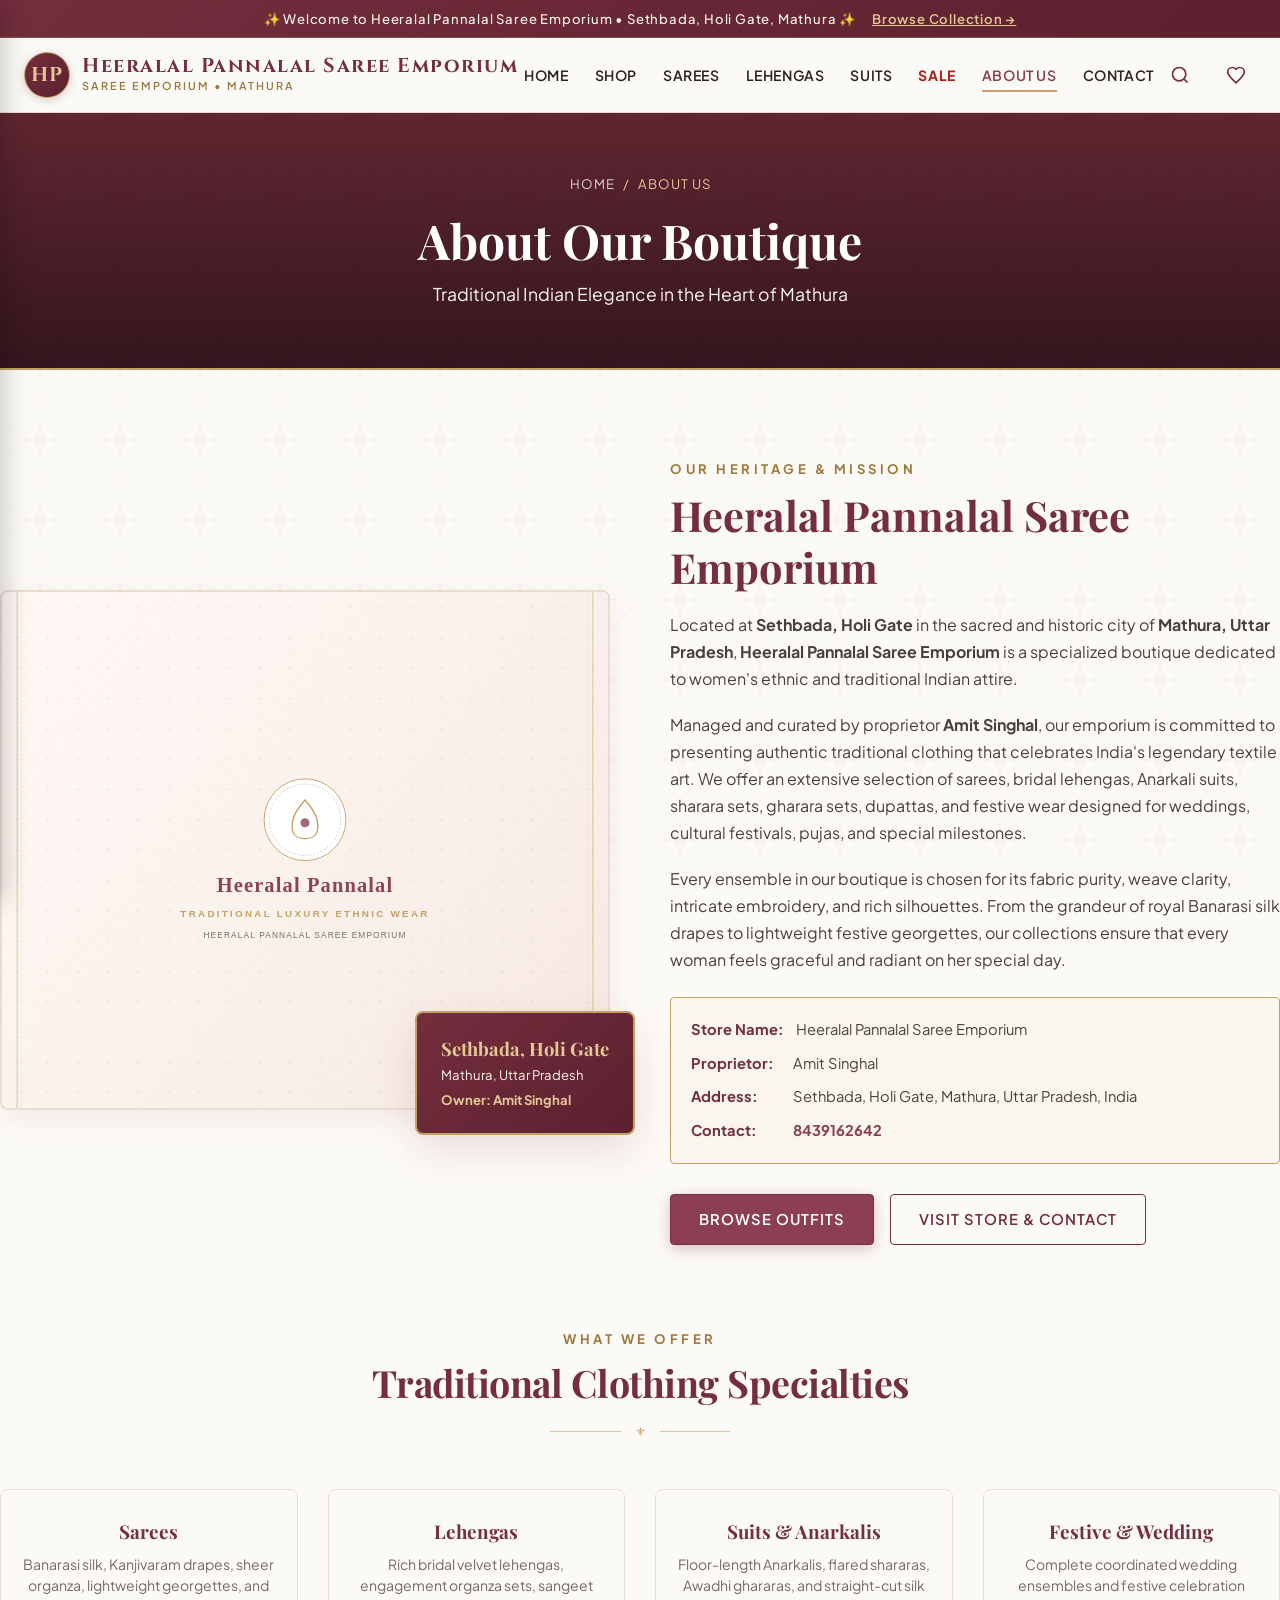
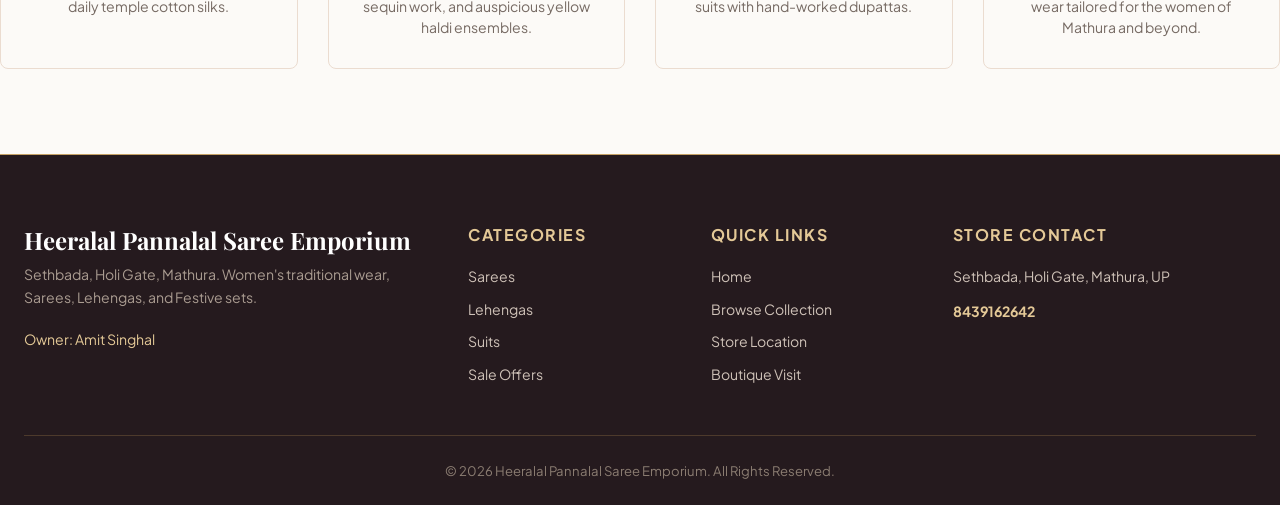
==== commit 924c2960: "Convert website to boutique overview: remove prices, payment sections, and add to cart" ====
--- a/about.html
+++ b/about.html
@@ -42,7 +42,6 @@
             <div class="nav-actions">
                 <button class="nav-action-btn search-trigger-btn" aria-label="Search"><svg viewBox="0 0 24 24" width="20" height="20" fill="none" stroke="currentColor" stroke-width="2"><circle cx="11" cy="11" r="8"/><line x1="21" y1="21" x2="16.65" y2="16.65"/></svg></button>
                 <a href="shop.html?filter=wishlist" class="nav-action-btn" aria-label="Wishlist"><svg viewBox="0 0 24 24" width="20" height="20" fill="none" stroke="currentColor" stroke-width="2"><path d="M12 21.35l-1.45-1.32C5.4 15.36 2 12.28 2 8.5 2 5.42 4.42 3 7.5 3c1.74 0 3.41.81 4.5 2.09C13.09 3.81 14.76 3 16.5 3 19.58 3 22 5.42 22 8.5c0 3.78-3.4 6.86-8.55 11.54L12 21.35z"/></svg><span class="action-badge wishlist-count-badge" style="display:none;">0</span></a>
-                <a href="cart.html" class="nav-action-btn" aria-label="Cart"><svg viewBox="0 0 24 24" width="20" height="20" fill="none" stroke="currentColor" stroke-width="2"><path d="M6 2L3 6v14a2 2 0 0 0 2 2h14a2 2 0 0 0 2-2V6l-3-4z"/><line x1="3" y1="6" x2="21" y2="6"/><path d="M16 10a4 4 0 0 1-8 0"/></svg><span class="action-badge cart-count-badge" style="display:none;">0</span></a>
                 <button class="hamburger-btn" aria-label="Menu"><span></span><span></span><span></span></button>
             </div>
         </div>
@@ -83,10 +82,11 @@
         <div class="about-grid">
             <div class="about-images-composition">
                 <img 
-                    src="https://images.unsplash.com/photo-1576995853123-5a10305d93c0?auto=format&fit=crop&w=800&q=80" 
+                    src="https://i.pinimg.com/736x/c4/a5/6e/c4a56e7aafa061909d57085987ecedd6.jpg" 
                     alt="Traditional Saree Craftsmanship" 
                     class="about-img-main"
-                    onerror="this.src='images/placeholder.svg';"
+                    referrerpolicy="no-referrer"
+                    onerror="this.onerror=null; this.src='images/placeholder.svg';"
                 >
                 <div class="about-badge-card">
                     <h4>Sethbada, Holi Gate</h4>
@@ -185,9 +185,9 @@
                     <h4>Quick Links</h4>
                     <div class="footer-links">
                         <a href="index.html">Home</a>
-                        <a href="shop.html">Shop Catalog</a>
+                        <a href="shop.html">Browse Collection</a>
                         <a href="contact.html">Store Location</a>
-                        <a href="cart.html">Shopping Bag</a>
+                        <a href="contact.html">Boutique Visit</a>
                     </div>
                 </div>
                 <div class="footer-col">
--- a/css/style.css
+++ b/css/style.css
@@ -997,29 +997,30 @@
 }
 
 .product-price-row {
-    display: flex;
-    align-items: baseline;
-    gap: 10px;
-    margin-bottom: 10px;
+    display: none;
+}
+
+.product-inquiry-row {
+    display: flex;
+    align-items: center;
+    gap: 8px;
+    margin-bottom: 12px;
     margin-top: auto;
 }
 
-.product-price {
-    font-size: 1.15rem;
-    font-weight: 700;
-    color: var(--maroon-deep);
-}
-
-.product-original-price {
-    font-size: 0.85rem;
-    text-decoration: line-through;
-    color: var(--text-light);
-}
-
-.product-save {
-    font-size: 0.72rem;
-    color: #046307;
+.product-inquiry-label {
+    font-size: 0.78rem;
     font-weight: 600;
+    color: var(--maroon-rich);
+    letter-spacing: 0.5px;
+    text-transform: uppercase;
+    background: rgba(194, 153, 83, 0.12);
+    border: 1px solid rgba(194, 153, 83, 0.35);
+    border-radius: var(--radius-sm);
+    padding: 4px 10px;
+    display: inline-flex;
+    align-items: center;
+    gap: 5px;
 }
 
 .product-details-pills {
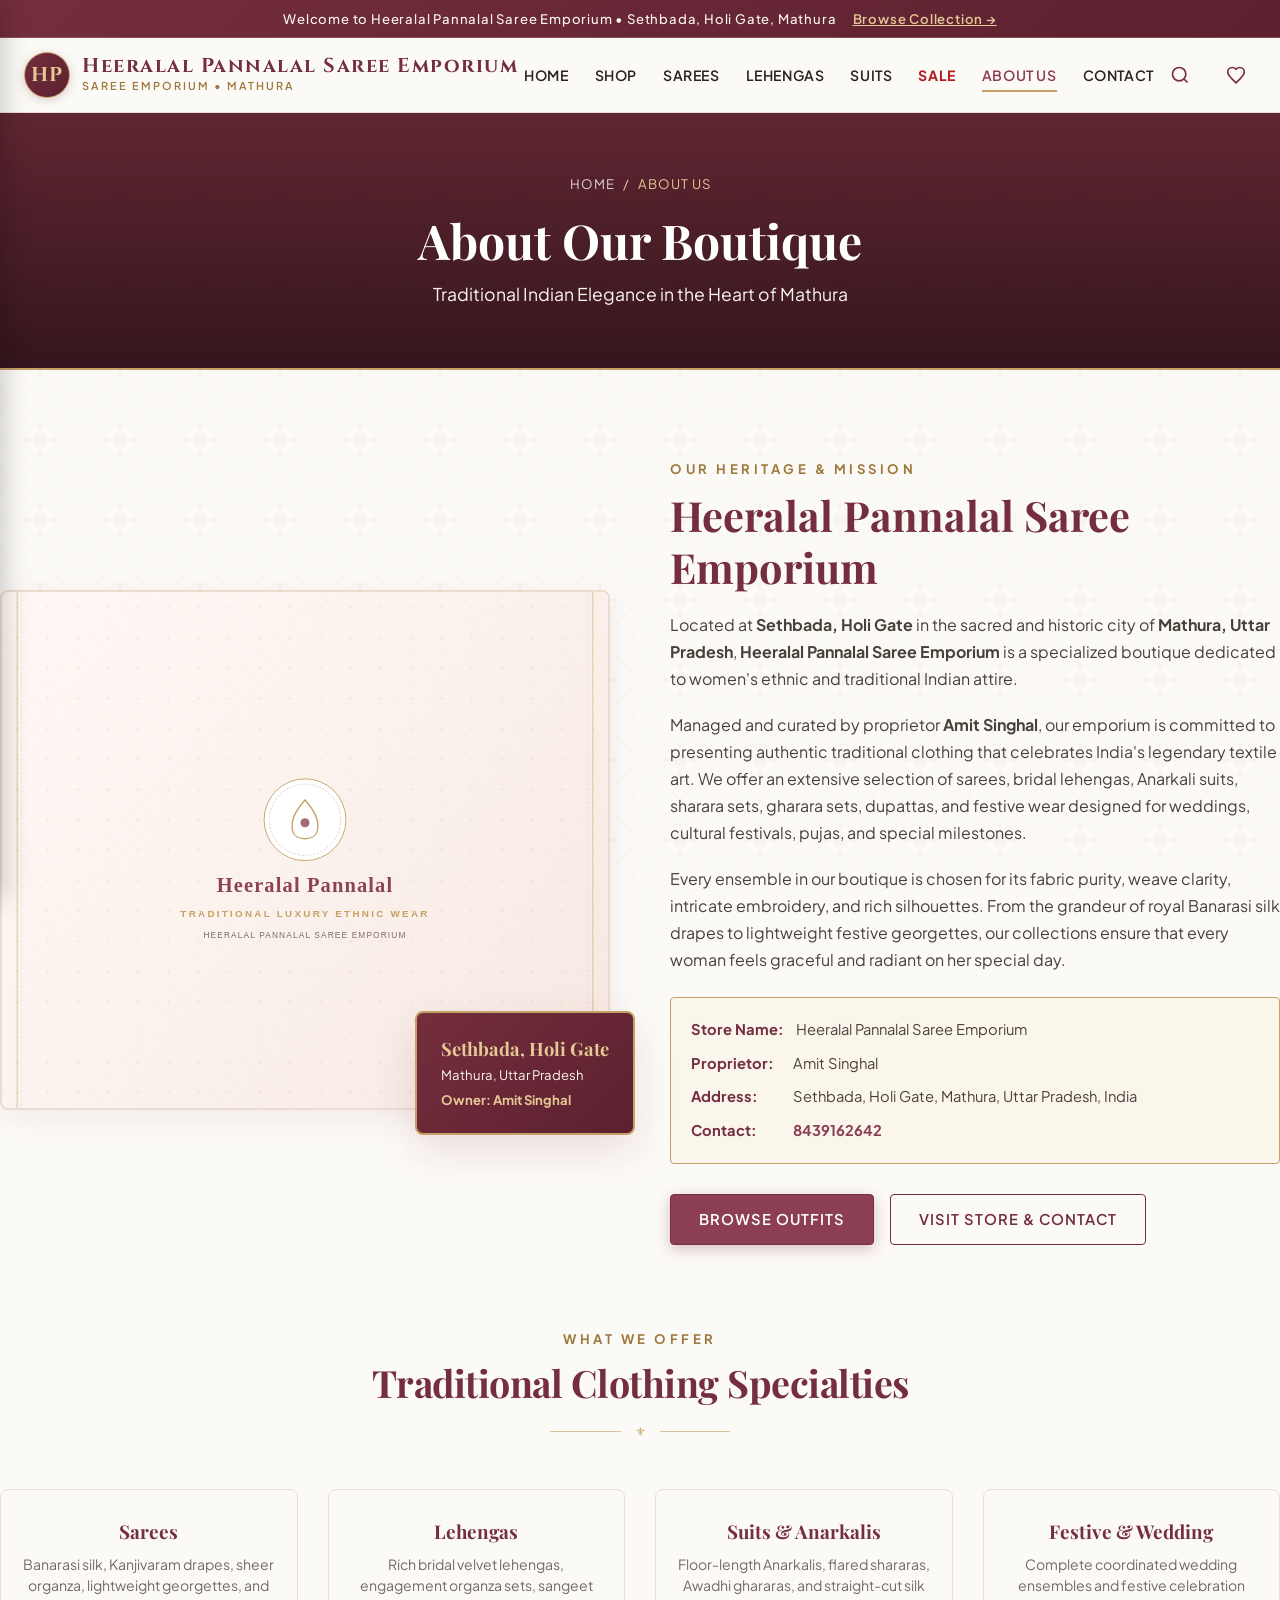
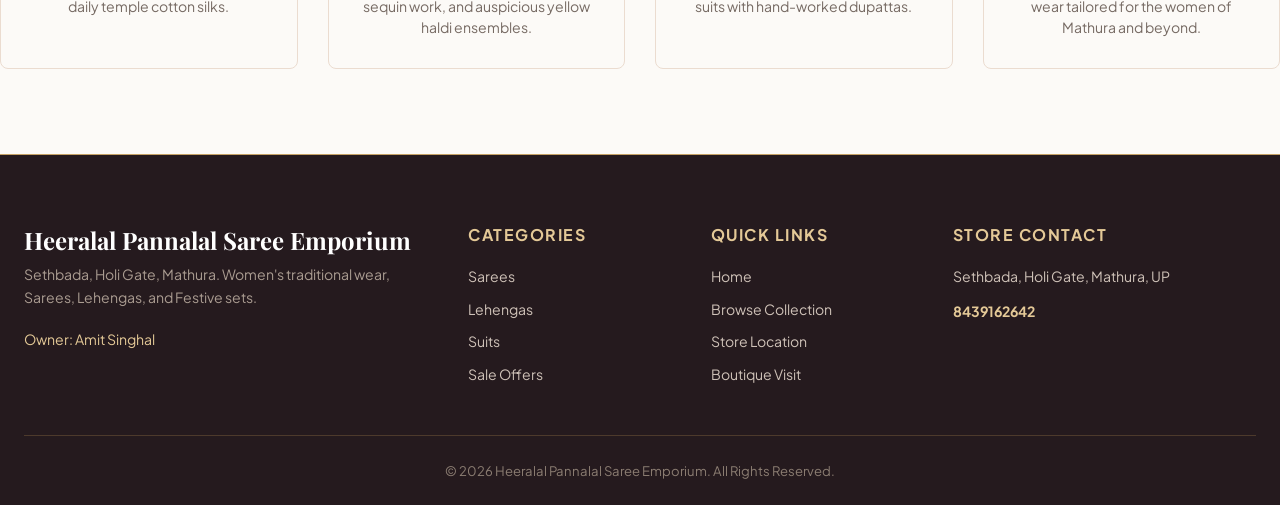
==== commit 5bb64eed: "Remove all emojis across website and update products" ====
--- a/about.html
+++ b/about.html
@@ -13,7 +13,7 @@
 
     <!-- Announcement Bar -->
     <div class="announcement-bar">
-        <span>✨ Welcome to Heeralal Pannalal Saree Emporium • Sethbada, Holi Gate, Mathura ✨</span>
+        <span>Welcome to Heeralal Pannalal Saree Emporium • Sethbada, Holi Gate, Mathura</span>
         <a href="shop.html">Browse Collection →</a>
     </div>
 
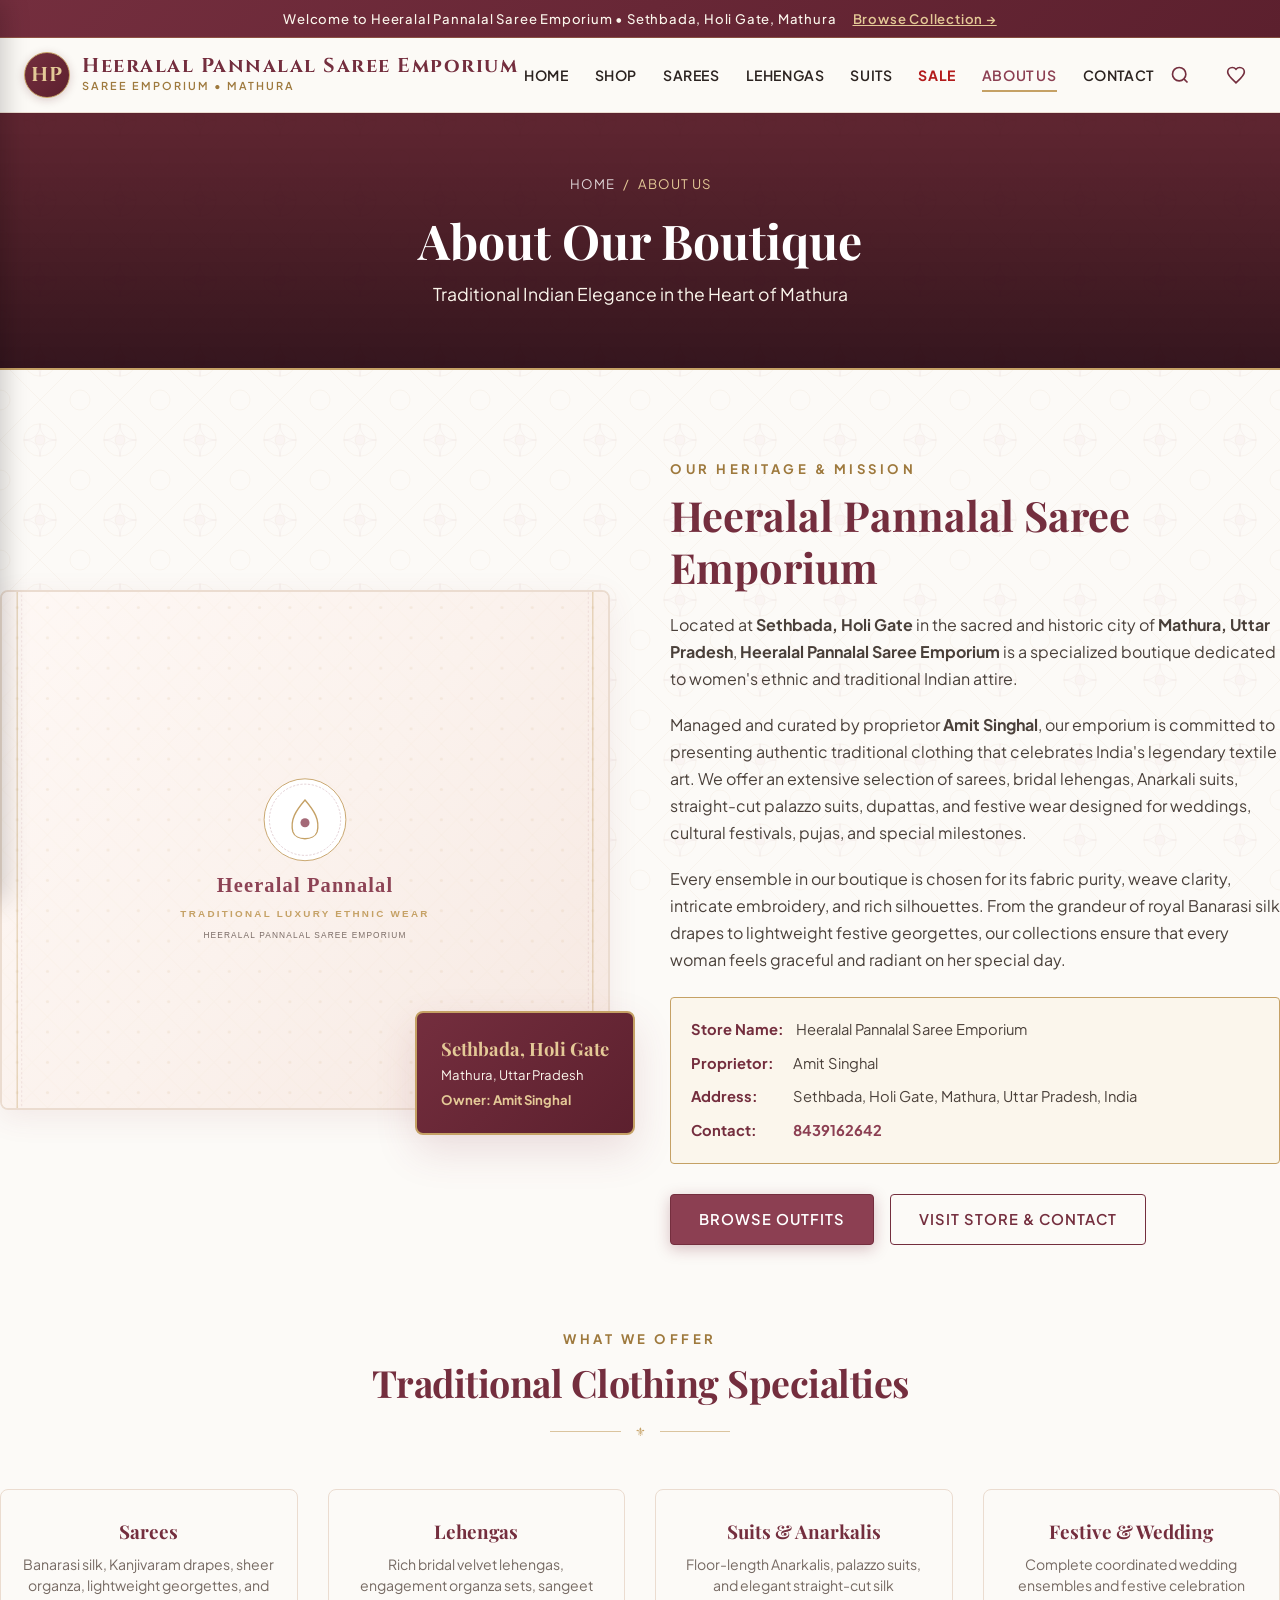
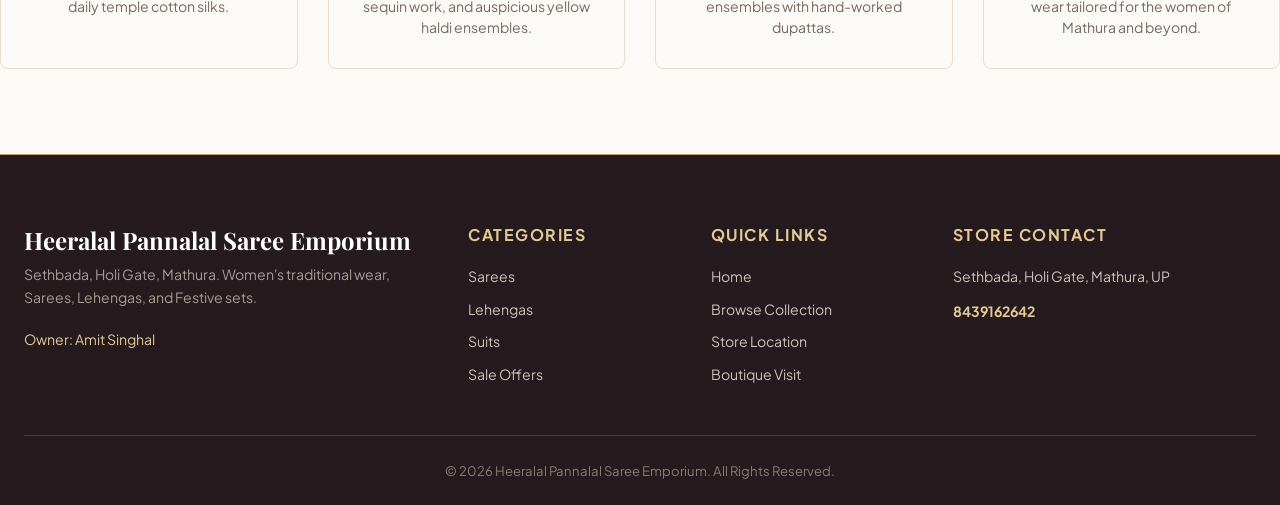
==== commit 02425b0c: "Remove Sharara, Gharara, and Patiala suits from catalog, filters, and descriptions" ====
--- a/about.html
+++ b/about.html
@@ -102,7 +102,7 @@
                     Located at <strong>Sethbada, Holi Gate</strong> in the sacred and historic city of <strong>Mathura, Uttar Pradesh</strong>, <strong>Heeralal Pannalal Saree Emporium</strong> is a specialized boutique dedicated to women's ethnic and traditional Indian attire.
                 </p>
                 <p>
-                    Managed and curated by proprietor <strong>Amit Singhal</strong>, our emporium is committed to presenting authentic traditional clothing that celebrates India's legendary textile art. We offer an extensive selection of sarees, bridal lehengas, Anarkali suits, sharara sets, gharara sets, dupattas, and festive wear designed for weddings, cultural festivals, pujas, and special milestones.
+                    Managed and curated by proprietor <strong>Amit Singhal</strong>, our emporium is committed to presenting authentic traditional clothing that celebrates India's legendary textile art. We offer an extensive selection of sarees, bridal lehengas, Anarkali suits, straight-cut palazzo suits, dupattas, and festive wear designed for weddings, cultural festivals, pujas, and special milestones.
                 </p>
                 <p>
                     Every ensemble in our boutique is chosen for its fabric purity, weave clarity, intricate embroidery, and rich silhouettes. From the grandeur of royal Banarasi silk drapes to lightweight festive georgettes, our collections ensure that every woman feels graceful and radiant on her special day.
@@ -153,7 +153,7 @@
                 </div>
                 <div class="feature-box">
                     <h3 class="feature-title">Suits & Anarkalis</h3>
-                    <p class="feature-desc">Floor-length Anarkalis, flared shararas, Awadhi ghararas, and straight-cut silk suits with hand-worked dupattas.</p>
+                    <p class="feature-desc">Floor-length Anarkalis, palazzo suits, and elegant straight-cut silk ensembles with hand-worked dupattas.</p>
                 </div>
                 <div class="feature-box">
                     <h3 class="feature-title">Festive & Wedding</h3>
--- a/css/style.css
+++ b/css/style.css
@@ -1454,6 +1454,109 @@
     margin-top: 2px;
 }
 
+/* Review Submission Section */
+.review-submission-wrapper {
+    margin-top: 50px;
+}
+
+.review-prompt-card {
+    background: #ffffff;
+    border: 1px solid var(--border-subtle);
+    border-radius: var(--radius-md);
+    padding: 36px 32px;
+    box-shadow: var(--shadow-soft);
+    position: relative;
+    border-top: 4px solid var(--gold-primary);
+}
+
+.review-prompt-header {
+    margin-bottom: 24px;
+}
+
+.review-prompt-title {
+    font-size: 1.5rem;
+    color: var(--maroon-deep);
+    margin: 4px 0 8px;
+    font-family: var(--font-heading);
+}
+
+.review-prompt-subtitle {
+    font-size: 0.92rem;
+    color: var(--text-muted);
+    line-height: 1.6;
+    max-width: 680px;
+}
+
+.review-form-grid {
+    display: grid;
+    grid-template-columns: repeat(auto-fit, minmax(220px, 1fr));
+    gap: 16px;
+}
+
+.star-rating-control {
+    display: flex;
+    align-items: center;
+    gap: 6px;
+    min-height: 44px;
+}
+
+.star-rating-btn {
+    background: none;
+    border: none;
+    font-size: 1.6rem;
+    color: #d1d5db;
+    cursor: pointer;
+    line-height: 1;
+    padding: 0 2px;
+    transition: color 0.15s ease, transform 0.15s ease;
+}
+
+.star-rating-btn.active {
+    color: #e5a910;
+}
+
+.star-rating-btn:hover {
+    transform: scale(1.15);
+}
+
+.star-rating-label {
+    font-size: 0.85rem;
+    font-weight: 600;
+    color: var(--maroon-deep);
+    margin-left: 8px;
+}
+
+.review-actions-bar {
+    display: flex;
+    align-items: center;
+    gap: 18px;
+    margin-top: 20px;
+    flex-wrap: wrap;
+}
+
+.review-success-alert {
+    padding: 10px 18px;
+    background: var(--cream-surface);
+    border: 1px solid var(--gold-primary);
+    border-radius: var(--radius-sm);
+    color: #046307;
+    font-weight: 600;
+    font-size: 0.9rem;
+}
+
+.user-badge-tag {
+    display: inline-block;
+    padding: 2px 8px;
+    background: var(--gold-pale);
+    color: var(--gold-dark);
+    font-size: 0.70rem;
+    font-weight: 700;
+    border-radius: var(--radius-pill);
+    margin-left: 6px;
+    text-transform: uppercase;
+    letter-spacing: 0.5px;
+}
+
 /* ====================================================================
  * 15. VISIT STORE CONTACT CTA
  * ==================================================================== */
